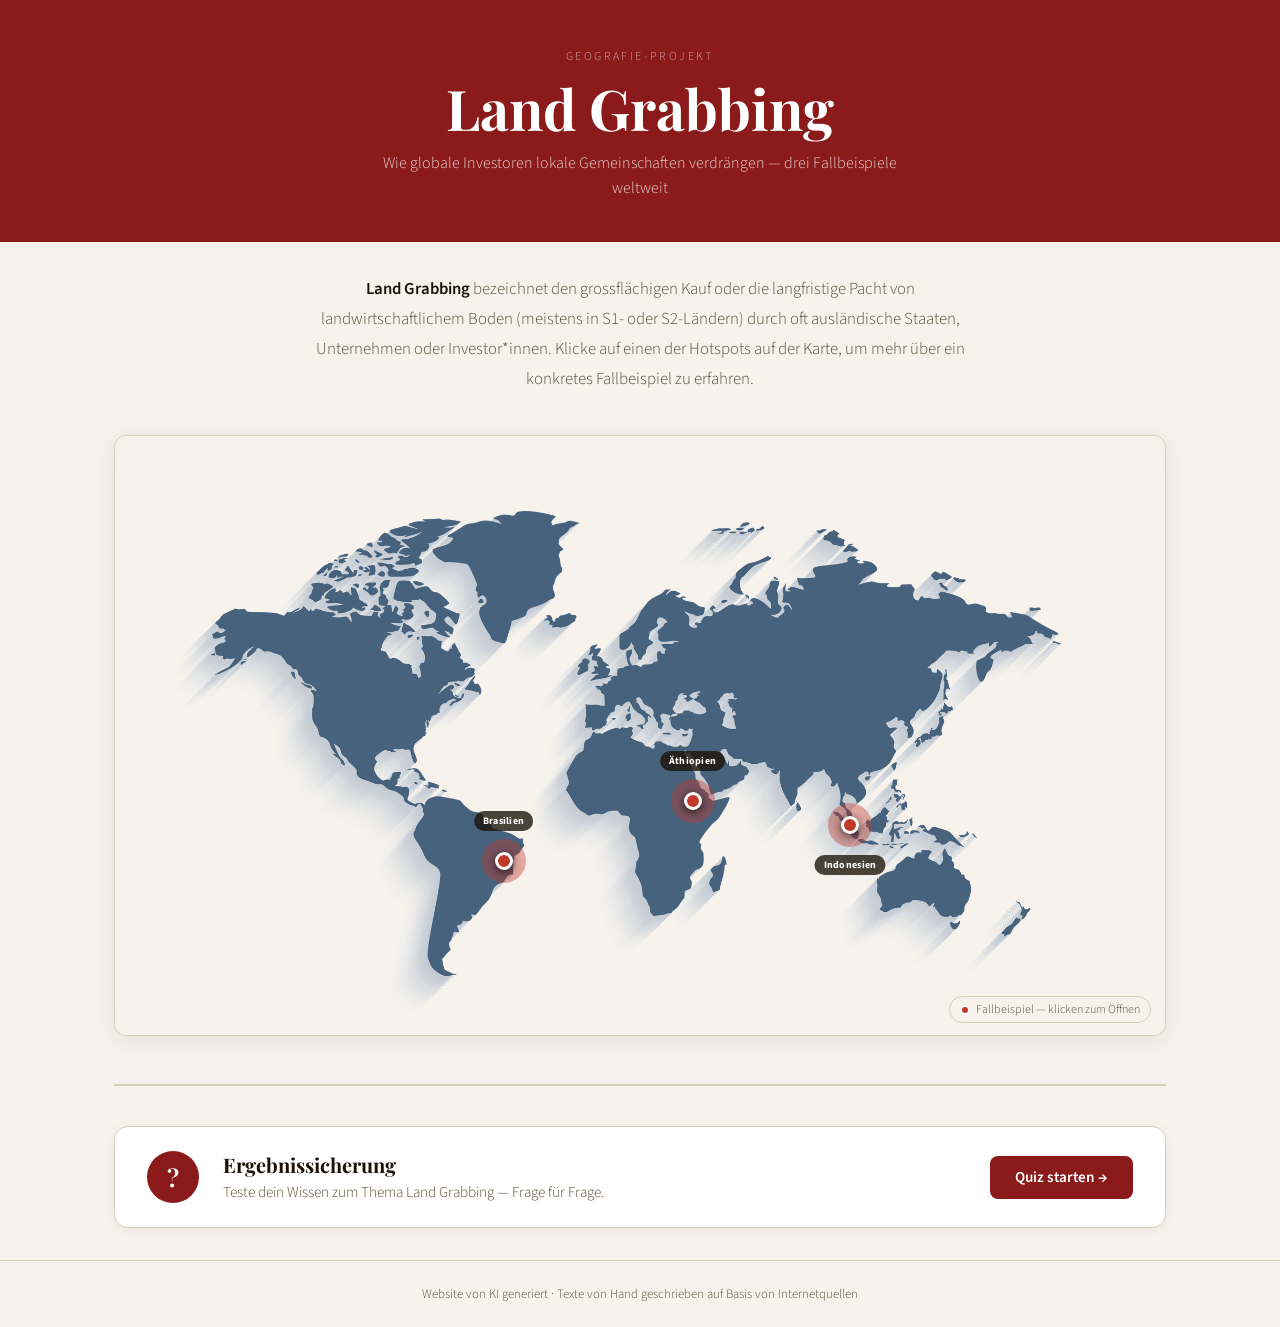
==== index.html @ becc60be "KI-Disclaimer" ====
<!DOCTYPE html>
<html lang="de">
<head>
  <meta charset="UTF-8">
  <meta name="viewport" content="width=device-width, initial-scale=1.0">
  <title>Land Grabbing — Interaktive Karte</title>
  <link rel="stylesheet" href="css/style.css">
  <link rel="preconnect" href="https://fonts.googleapis.com">
  <link href="https://fonts.googleapis.com/css2?family=Playfair+Display:wght@400;700&family=Source+Sans+3:wght@300;400;600&display=swap" rel="stylesheet">
</head>
<body>

  <header>
    <div class="header-inner">
      <div class="header-label">Geografie-Projekt</div>
      <h1>Land Grabbing</h1>
      <p class="header-sub">Wie globale Investoren lokale Gemeinschaften verdrängen — drei Fallbeispiele weltweit</p>
    </div>
  </header>

  <main>
    <section class="intro">
      <p>
        <strong>Land Grabbing</strong> bezeichnet den grossflächigen Kauf oder die langfristige Pacht von landwirtschaftlichem Boden (meistens in S1- oder S2-Ländern) durch oft ausländische Staaten, Unternehmen oder Investor*innen.
        Klicke auf einen der Hotspots auf der Karte, um mehr über ein konkretes Fallbeispiel zu erfahren.
      </p>
    </section>

    <section class="map-section">
      <div class="map-wrapper">
        <!-- Echte Weltkarte als Hintergrundbild, Hotspots via absolut positionierte Buttons -->
        <div class="map-container" id="mapContainer">
          <img src="img/worldmap.png" alt="Weltkarte" id="worldmap-img">

          <!-- Hotspot: Brasilien -->
          <button class="hotspot" data-page="pages/brasilien.html" data-name="Brasilien"
            style="left: 37%; top: 71%;">
            <span class="hotspot-pulse"></span>
            <span class="hotspot-dot"></span>
            <span class="hotspot-label label-top">Brasilien</span>
          </button>

          <!-- Hotspot: Äthiopien -->
          <button class="hotspot" data-page="pages/aethiopien.html" data-name="Äthiopien"
            style="left: 55%; top: 61%;">
            <span class="hotspot-pulse"></span>
            <span class="hotspot-dot"></span>
            <span class="hotspot-label label-top">Äthiopien</span>
          </button>

          <!-- Hotspot: Indonesien -->
          <button class="hotspot" data-page="pages/indonesien.html" data-name="Indonesien"
            style="left: 70%; top: 65%;">
            <span class="hotspot-pulse"></span>
            <span class="hotspot-dot"></span>
            <span class="hotspot-label label-bottom">Indonesien</span>
          </button>
        </div>

        <div class="map-legend">
          <span class="legend-dot"></span> Fallbeispiel — klicken zum Öffnen
        </div>
      </div>
    </section>
    <section class="quiz-cta-section">
      <div class="quiz-cta-box">
        <div class="quiz-cta-icon">?</div>
        <div class="quiz-cta-text">
          <h2>Ergebnissicherung</h2>
          <p>Teste dein Wissen zum Thema Land Grabbing — Frage für Frage.</p>
        </div>
        <a href="pages/quiz.html" class="quiz-cta-btn">Quiz starten →</a>
      </div>
    </section>
  </main>

  <footer>
    <p>Website von KI generiert &middot; Texte von Hand geschrieben auf Basis von Internetquellen</p>
  </footer>

  <script src="js/map.js"></script>
</body>
</html>
---- css/style.css ----
/* === Variables === */
:root {
  --accent: #8B1A1A;
  --text: #1a1208;
  --text-muted: #5a4e3a;
  --bg: #f7f3ec;
  --bg-card: #fff;
  --border: #d8cdb8;
  --tag-bg: #f0e8d8;
  --hotspot-color: #c0392b;
  --hotspot-pulse: rgba(192, 57, 43, 0.35);
}

/* === Reset & Base === */
*, *::before, *::after { box-sizing: border-box; margin: 0; padding: 0; }
html { scroll-behavior: smooth; }

body {
  font-family: 'Source Sans 3', sans-serif;
  font-weight: 300;
  background: var(--bg);
  color: var(--text);
  min-height: 100vh;
  display: flex;
  flex-direction: column;
}

/* === Header === */
header {
  background: var(--accent);
  color: #fff;
  padding: 3rem 2rem 2.5rem;
  text-align: center;
}

.header-label {
  font-size: 0.75rem;
  letter-spacing: 0.2em;
  text-transform: uppercase;
  opacity: 0.6;
  margin-bottom: 0.75rem;
}

header h1 {
  font-family: 'Playfair Display', serif;
  font-size: clamp(2rem, 5vw, 3.5rem);
  font-weight: 700;
  line-height: 1.1;
  margin-bottom: 0.75rem;
}

.header-sub {
  font-size: 1rem;
  opacity: 0.8;
  max-width: 560px;
  margin: 0 auto;
  line-height: 1.6;
}

/* === Main === */
main {
  flex: 1;
  max-width: 1100px;
  margin: 0 auto;
  width: 100%;
  padding: 2rem 1.5rem;
}

/* === Intro === */
.intro {
  max-width: 680px;
  margin: 0 auto 2.5rem;
  text-align: center;
  line-height: 1.8;
  font-size: 1.05rem;
  color: var(--text-muted);
}
.intro strong { color: var(--text); font-weight: 600; }

/* === Map === */
.map-section { margin: 0 auto; }

.map-wrapper {
  position: relative;
  background: var(--bg);
  border-radius: 12px;
  overflow: hidden;
  border: 1px solid var(--border);
  box-shadow: 0 4px 24px rgba(0,0,0,0.08);
}

.map-container {
  position: relative;
  width: 100%;
  line-height: 0;
}

#worldmap-img {
  width: 100%;
  height: auto;
  display: block;
}

/* === Hotspots === */
.hotspot {
  position: absolute;
  transform: translate(-50%, -50%);
  width: 48px;
  height: 48px;
  background: none;
  border: none;
  cursor: pointer;
  padding: 0;
  display: flex;
  align-items: center;
  justify-content: center;
}

.hotspot-pulse {
  position: absolute;
  width: 44px;
  height: 44px;
  border-radius: 50%;
  background: rgba(192, 57, 43, 0.4);
  animation: pulse 2.2s ease-in-out infinite;
  display: block;
}

.hotspot-dot {
  position: absolute;
  width: 18px;
  height: 18px;
  border-radius: 50%;
  background: var(--hotspot-color);
  border: 3px solid #fff;
  box-shadow: 0 2px 8px rgba(0,0,0,0.7);
  display: block;
  transition: transform 0.15s ease;
}

.hotspot:hover .hotspot-dot {
  transform: scale(1.3);
}

.hotspot-label {
  position: absolute;
  white-space: nowrap;
  font-family: 'Source Sans 3', sans-serif;
  font-size: 12px;
  font-weight: 700;
  color: #fff;
  background: rgba(26, 18, 8, 0.78);
  padding: 3px 9px;
  border-radius: 20px;
  pointer-events: none;
  letter-spacing: 0.03em;
}

.hotspot-label.label-top    { bottom: calc(100% + 6px); left: 50%; transform: translateX(-50%); }
.hotspot-label.label-bottom { top:    calc(100% + 6px); left: 50%; transform: translateX(-50%); }

@keyframes pulse {
  0%, 100% { transform: scale(1);   opacity: 0.8; }
  50%       { transform: scale(1.9); opacity: 0.0; }
}

.map-legend {
  position: absolute;
  bottom: 12px;
  right: 14px;
  font-size: 0.75rem;
  color: var(--text-muted);
  display: flex;
  align-items: center;
  gap: 6px;
  background: rgba(247,243,236,0.85);
  padding: 4px 10px;
  border-radius: 20px;
  border: 1px solid var(--border);
}

.legend-dot {
  width: 10px;
  height: 10px;
  background: var(--hotspot-color);
  border-radius: 50%;
  display: inline-block;
  border: 2px solid #fff;
  flex-shrink: 0;
}

/* === Footer === */
footer {
  text-align: center;
  padding: 1.5rem;
  font-size: 0.8rem;
  color: var(--text-muted);
  border-top: 1px solid var(--border);
}

/* ======================== */
/* === DETAIL PAGES      === */
/* ======================== */

.detail-body {
  font-family: 'Source Sans 3', sans-serif;
  font-weight: 300;
  background: var(--bg);
  color: var(--text);
}

.detail-header {
  background: var(--accent);
  color: #fff;
  padding: 2rem 2rem 1.5rem;
}

.back-link {
  display: inline-flex;
  align-items: center;
  gap: 6px;
  color: rgba(255,255,255,0.7);
  text-decoration: none;
  font-size: 0.85rem;
  margin-bottom: 1rem;
  transition: color 0.15s;
}
.back-link:hover { color: #fff; }

.detail-header h1 {
  font-family: 'Playfair Display', serif;
  font-size: clamp(1.8rem, 4vw, 2.8rem);
  font-weight: 700;
  line-height: 1.2;
  margin-bottom: 0.5rem;
}

.detail-header .subtitle { opacity: 0.8; font-size: 1rem; }

/* Tags */
.tags { display: flex; flex-wrap: wrap; gap: 8px; margin: 1.5rem 0; }
.tag {
  background: var(--tag-bg);
  border: 1px solid var(--border);
  color: var(--text-muted);
  font-size: 0.78rem;
  font-weight: 600;
  letter-spacing: 0.05em;
  text-transform: uppercase;
  padding: 4px 12px;
  border-radius: 20px;
}

/* Content */
.detail-content {
  max-width: 820px;
  margin: 0 auto;
  padding: 2.5rem 1.5rem 4rem;
}

.detail-content h2 {
  font-family: 'Playfair Display', serif;
  font-size: 1.5rem;
  font-weight: 700;
  margin: 2.5rem 0 1rem;
  color: var(--accent);
  border-bottom: 2px solid var(--border);
  padding-bottom: 0.5rem;
}
.detail-content h2:first-child { margin-top: 0; }

.detail-content p {
  line-height: 1.85;
  font-size: 1.05rem;
  margin-bottom: 1.2rem;
  color: var(--text-muted);
}
.detail-content strong { color: var(--text); font-weight: 600; }

/* Stat cards */
.stat-grid {
  display: grid;
  grid-template-columns: repeat(auto-fit, minmax(160px, 1fr));
  gap: 1rem;
  margin: 2rem 0;
}
.stat-card {
  background: var(--bg-card);
  border: 1px solid var(--border);
  border-radius: 10px;
  padding: 1.25rem;
  text-align: center;
}
.stat-number {
  font-family: 'Playfair Display', serif;
  font-size: 2rem;
  font-weight: 700;
  color: var(--accent);
  line-height: 1;
}
.stat-label {
  font-size: 0.82rem;
  color: var(--text-muted);
  margin-top: 0.5rem;
  line-height: 1.4;
}

/* Blockquote */
blockquote {
  border-left: 4px solid var(--accent);
  background: var(--bg-card);
  border-radius: 0 8px 8px 0;
  padding: 1rem 1.5rem;
  margin: 2rem 0;
  font-style: italic;
  color: var(--text-muted);
  line-height: 1.7;
}
blockquote cite {
  display: block;
  margin-top: 0.5rem;
  font-style: normal;
  font-size: 0.85rem;
  font-weight: 600;
  color: var(--text);
}

/* Image placeholder */
.img-placeholder {
  background: var(--bg-card);
  border: 1px solid var(--border);
  border-radius: 10px;
  aspect-ratio: 16/9;
  display: flex;
  align-items: center;
  justify-content: center;
  color: var(--text-muted);
  font-size: 0.85rem;
  margin: 1.5rem 0;
  flex-direction: column;
  gap: 0.5rem;
}

/* Sources */
.sources {
  margin-top: 3rem;
  padding-top: 1.5rem;
  border-top: 1px solid var(--border);
}
.sources h2 { font-size: 1.1rem; margin-bottom: 0.75rem; }
.sources ul { list-style: none; padding: 0; }
.sources li {
  font-size: 0.88rem;
  color: var(--text-muted);
  padding: 0.3rem 0;
  line-height: 1.5;
}
.sources a { color: var(--accent); text-decoration: underline; word-break: break-all; }

/* === Quiz CTA Button on index === */
.quiz-cta-section {
  margin-top: 3rem;
  padding-top: 2.5rem;
  border-top: 2px solid var(--border);
}

.quiz-cta-box {
  display: flex;
  align-items: center;
  gap: 1.5rem;
  background: var(--bg-card);
  border: 1px solid var(--border);
  border-radius: 14px;
  padding: 1.5rem 2rem;
  box-shadow: 0 2px 12px rgba(0,0,0,0.06);
  flex-wrap: wrap;
}

.quiz-cta-icon {
  width: 52px;
  height: 52px;
  min-width: 52px;
  border-radius: 50%;
  background: var(--accent);
  color: #fff;
  font-family: 'Playfair Display', serif;
  font-size: 1.5rem;
  font-weight: 700;
  display: flex;
  align-items: center;
  justify-content: center;
}

.quiz-cta-text {
  flex: 1;
  min-width: 180px;
}
.quiz-cta-text h2 {
  font-family: 'Playfair Display', serif;
  font-size: 1.25rem;
  font-weight: 700;
  color: var(--text);
  margin-bottom: 0.2rem;
}
.quiz-cta-text p {
  font-size: 0.95rem;
  color: var(--text-muted);
  margin: 0;
}

.quiz-cta-btn {
  display: inline-block;
  background: var(--accent);
  color: #fff;
  text-decoration: none;
  padding: 0.65rem 1.6rem;
  border-radius: 8px;
  font-family: 'Source Sans 3', sans-serif;
  font-size: 0.95rem;
  font-weight: 600;
  transition: background 0.15s, transform 0.1s;
  white-space: nowrap;
}
.quiz-cta-btn:hover { background: #6e1515; transform: translateX(2px); }

/* ======================== */
/* === QUIZ              === */
/* ======================== */

.quiz-section {
  margin-top: 4rem;
  padding-top: 3rem;
  border-top: 2px solid var(--border);
}

.quiz-title {
  font-family: 'Playfair Display', serif;
  font-size: clamp(1.5rem, 3vw, 2rem);
  font-weight: 700;
  color: var(--accent);
  margin-bottom: 0.5rem;
}

.quiz-intro {
  color: var(--text-muted);
  font-size: 1rem;
  margin-bottom: 2rem;
  line-height: 1.6;
}

/* Quiz card */
.quiz-card {
  background: var(--bg-card);
  border: 1px solid var(--border);
  border-radius: 12px;
  padding: 1.5rem;
  margin-bottom: 1.25rem;
}

.quiz-question {
  font-size: 1.05rem;
  font-weight: 600;
  color: var(--text);
  margin-bottom: 1rem;
  line-height: 1.5;
}

.quiz-num {
  color: var(--accent);
  font-family: 'Playfair Display', serif;
  margin-right: 4px;
}

/* Options */
.quiz-options {
  display: flex;
  flex-direction: column;
  gap: 0.5rem;
}

.quiz-option {
  display: flex;
  align-items: center;
  gap: 10px;
  cursor: pointer;
  padding: 0.6rem 0.8rem;
  border-radius: 8px;
  border: 1.5px solid var(--border);
  background: var(--bg);
  transition: border-color 0.15s, background 0.15s;
  user-select: none;
}

.quiz-option:hover { border-color: var(--accent); background: var(--tag-bg); }

.quiz-option input[type="checkbox"] { display: none; }

.option-box {
  width: 20px;
  height: 20px;
  border-radius: 4px;
  border: 2px solid var(--border);
  flex-shrink: 0;
  display: flex;
  align-items: center;
  justify-content: center;
  transition: background 0.15s, border-color 0.15s;
  background: #fff;
}

.quiz-option input:checked ~ .option-box {
  background: var(--accent);
  border-color: var(--accent);
}

.quiz-option input:checked ~ .option-box::after {
  content: '✓';
  color: #fff;
  font-size: 13px;
  font-weight: 700;
  line-height: 1;
}

.option-text {
  font-size: 0.97rem;
  color: var(--text-muted);
  line-height: 1.4;
}

/* Corrected states */
.quiz-option.correct {
  background: #edfaf1;
  border-color: #27ae60;
}
.quiz-option.correct .option-box {
  background: #27ae60;
  border-color: #27ae60;
}
.quiz-option.correct .option-box::after { content: '✓'; color: #fff; font-size: 13px; font-weight: 700; line-height: 1; }
.quiz-option.correct .option-text { color: #1a5c35; font-weight: 600; }

.quiz-option.incorrect {
  background: #fdf0f0;
  border-color: #e74c3c;
}
.quiz-option.incorrect .option-box {
  background: #e74c3c;
  border-color: #e74c3c;
}
.quiz-option.incorrect .option-box::after { content: '✗'; color: #fff; font-size: 13px; font-weight: 700; line-height: 1; }
.quiz-option.incorrect .option-text { color: #7b1c1c; }

.quiz-option.missed {
  background: #fffbea;
  border-color: #f39c12;
  border-style: dashed;
}
.quiz-option.missed .option-text { color: #7d5a00; }
.quiz-option.missed .option-box::after { content: '!'; color: #f39c12; font-size: 13px; font-weight: 700; line-height: 1; }

/* Explanation */
.quiz-explanation {
  margin-top: 1rem;
  padding: 0.9rem 1.1rem;
  background: var(--tag-bg);
  border-left: 3px solid var(--accent);
  border-radius: 0 8px 8px 0;
  font-size: 0.93rem;
  color: var(--text-muted);
  line-height: 1.7;
}

.hidden { display: none !important; }

/* Buttons */
.quiz-actions {
  display: flex;
  gap: 0.75rem;
  margin: 1.5rem 0 1rem;
  flex-wrap: wrap;
}

.quiz-actions button {
  padding: 0.65rem 1.75rem;
  border-radius: 8px;
  border: none;
  font-family: 'Source Sans 3', sans-serif;
  font-size: 0.95rem;
  font-weight: 600;
  cursor: pointer;
  transition: background 0.15s, opacity 0.15s;
}

#quiz-check {
  background: var(--accent);
  color: #fff;
}
#quiz-check:hover { background: #6e1515; }
#quiz-check:disabled { opacity: 0.45; cursor: default; }

#quiz-reset {
  background: var(--tag-bg);
  color: var(--text-muted);
  border: 1px solid var(--border);
}
#quiz-reset:hover { background: var(--border); }

/* Score */
.quiz-score {
  display: flex;
  align-items: center;
  gap: 1rem;
  background: var(--bg-card);
  border: 1px solid var(--border);
  border-radius: 12px;
  padding: 1.25rem 1.5rem;
  margin-top: 0.5rem;
}

.score-num {
  font-family: 'Playfair Display', serif;
  font-size: 2rem;
  font-weight: 700;
  color: var(--accent);
  white-space: nowrap;
}

.score-label {
  font-size: 0.95rem;
  color: var(--text-muted);
  line-height: 1.4;
}

@media (max-width: 600px) {
  .quiz-card { padding: 1rem; }
  .quiz-score { flex-direction: column; gap: 0.25rem; text-align: center; }
}
  .stat-grid { grid-template-columns: 1fr 1fr; }
  .detail-content { padding: 1.5rem 1rem 3rem; }
  .hotspot-label { font-size: 10px; }
}
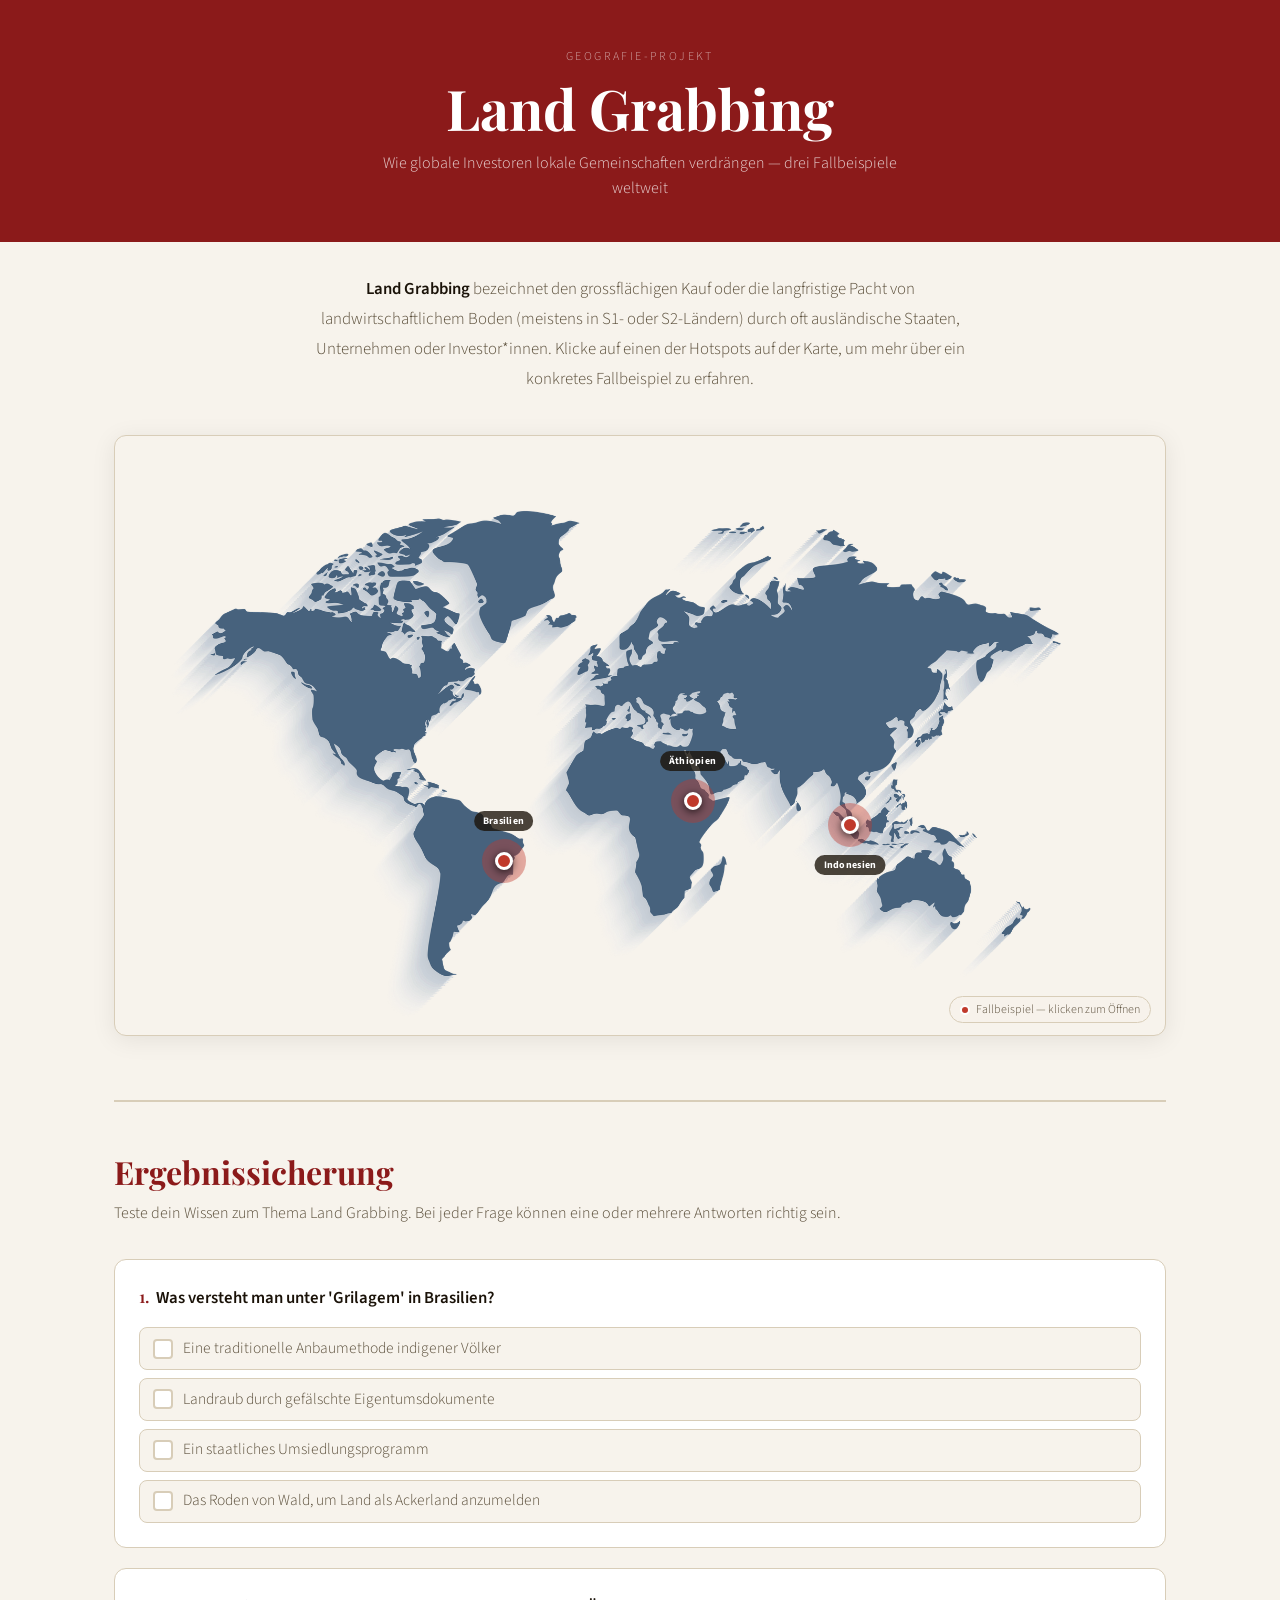
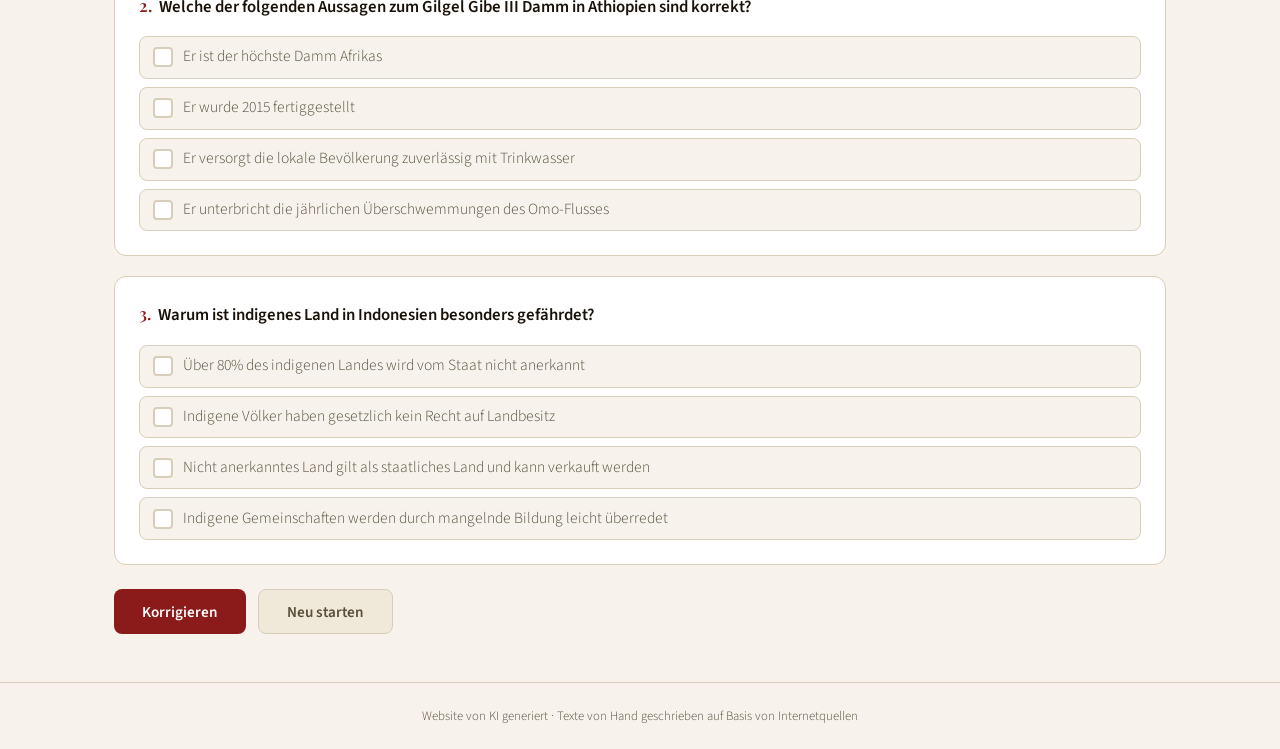
==== commit 29593ac6: "KI-Disclaimer" ====
--- a/index.html
+++ b/index.html
@@ -62,15 +62,15 @@
         </div>
       </div>
     </section>
-    <section class="quiz-cta-section">
-      <div class="quiz-cta-box">
-        <div class="quiz-cta-icon">?</div>
-        <div class="quiz-cta-text">
-          <h2>Ergebnissicherung</h2>
-          <p>Teste dein Wissen zum Thema Land Grabbing — Frage für Frage.</p>
-        </div>
-        <a href="pages/quiz.html" class="quiz-cta-btn">Quiz starten →</a>
+    <section class="quiz-section">
+      <h2 class="quiz-title">Ergebnissicherung</h2>
+      <p class="quiz-intro">Teste dein Wissen zum Thema Land Grabbing. Bei jeder Frage können eine oder mehrere Antworten richtig sein.</p>
+      <div id="quiz-container"></div>
+      <div class="quiz-actions">
+        <button id="quiz-check" onclick="checkQuiz()">Korrigieren</button>
+        <button id="quiz-reset" onclick="resetQuiz()">Neu starten</button>
       </div>
+      <div id="quiz-score" class="quiz-score hidden"></div>
     </section>
   </main>
 
@@ -79,5 +79,6 @@
   </footer>
 
   <script src="js/map.js"></script>
+  <script src="js/quiz.js"></script>
 </body>
 </html>
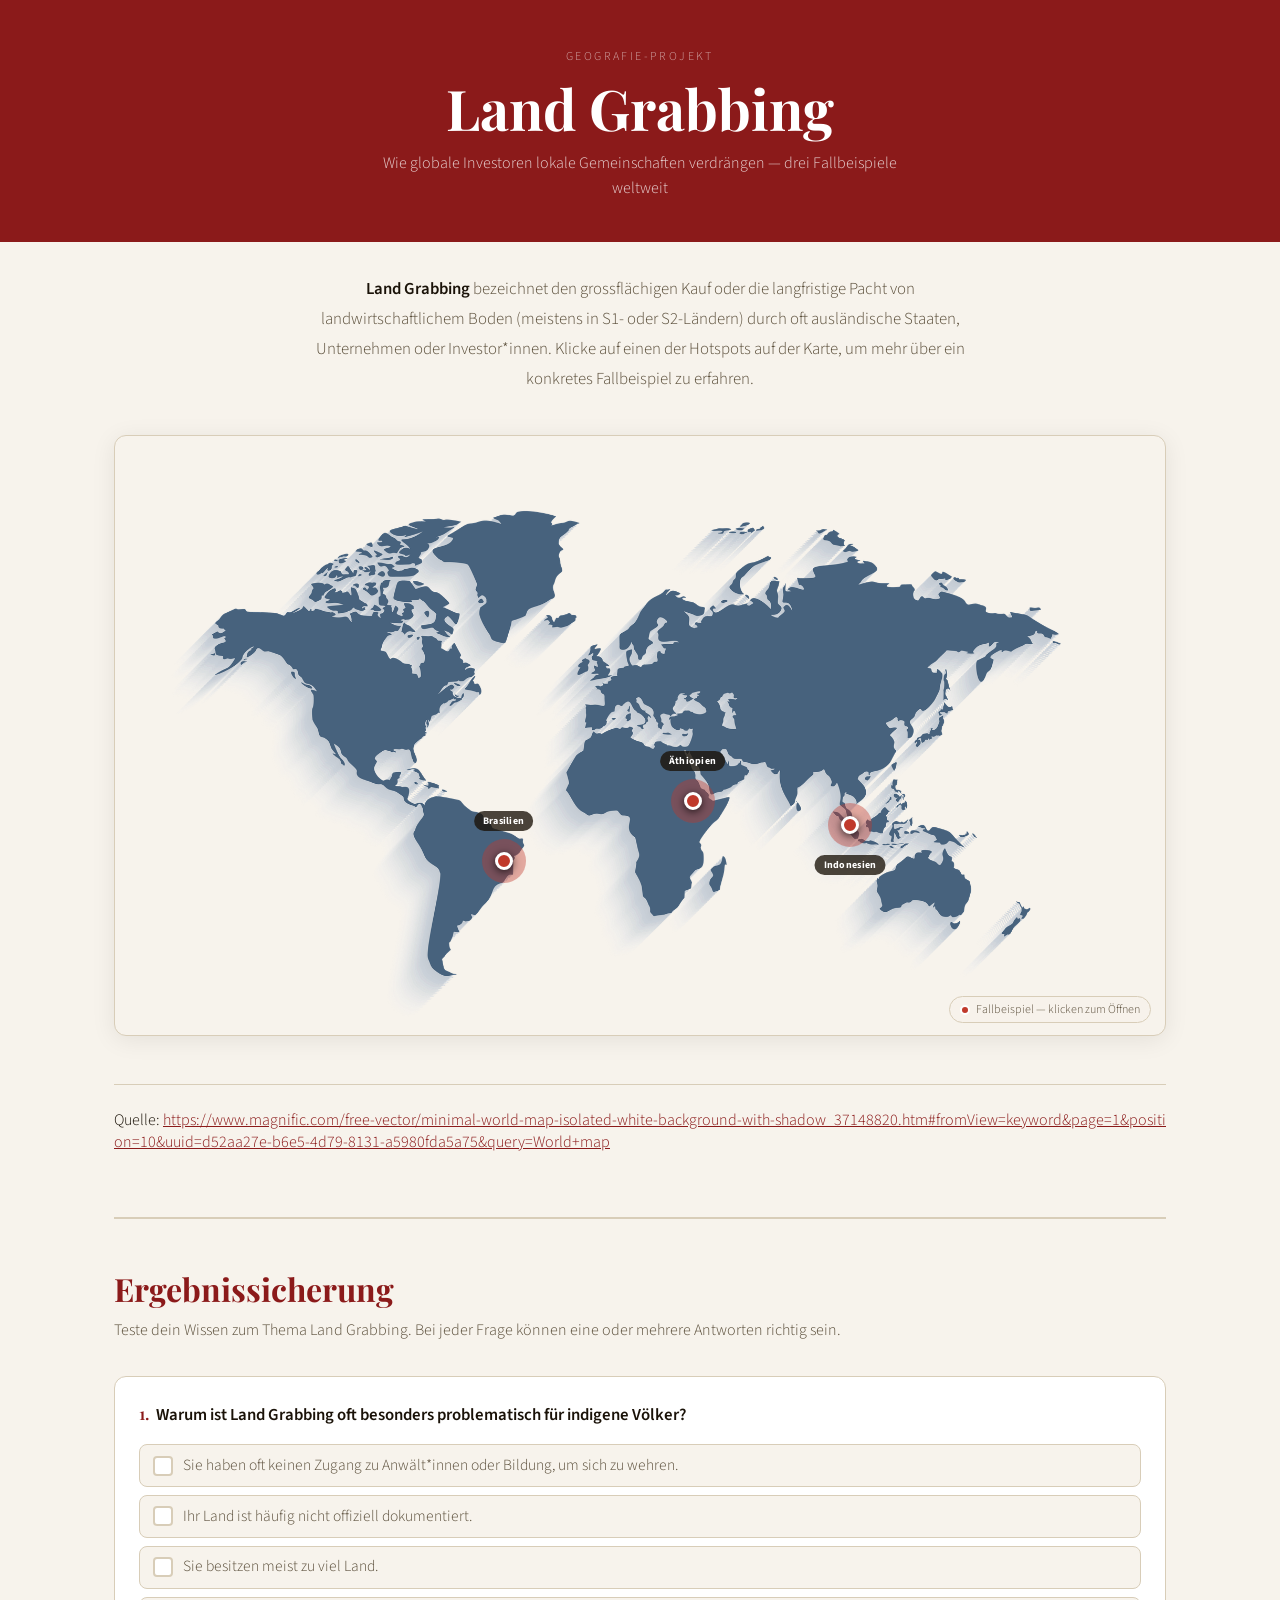
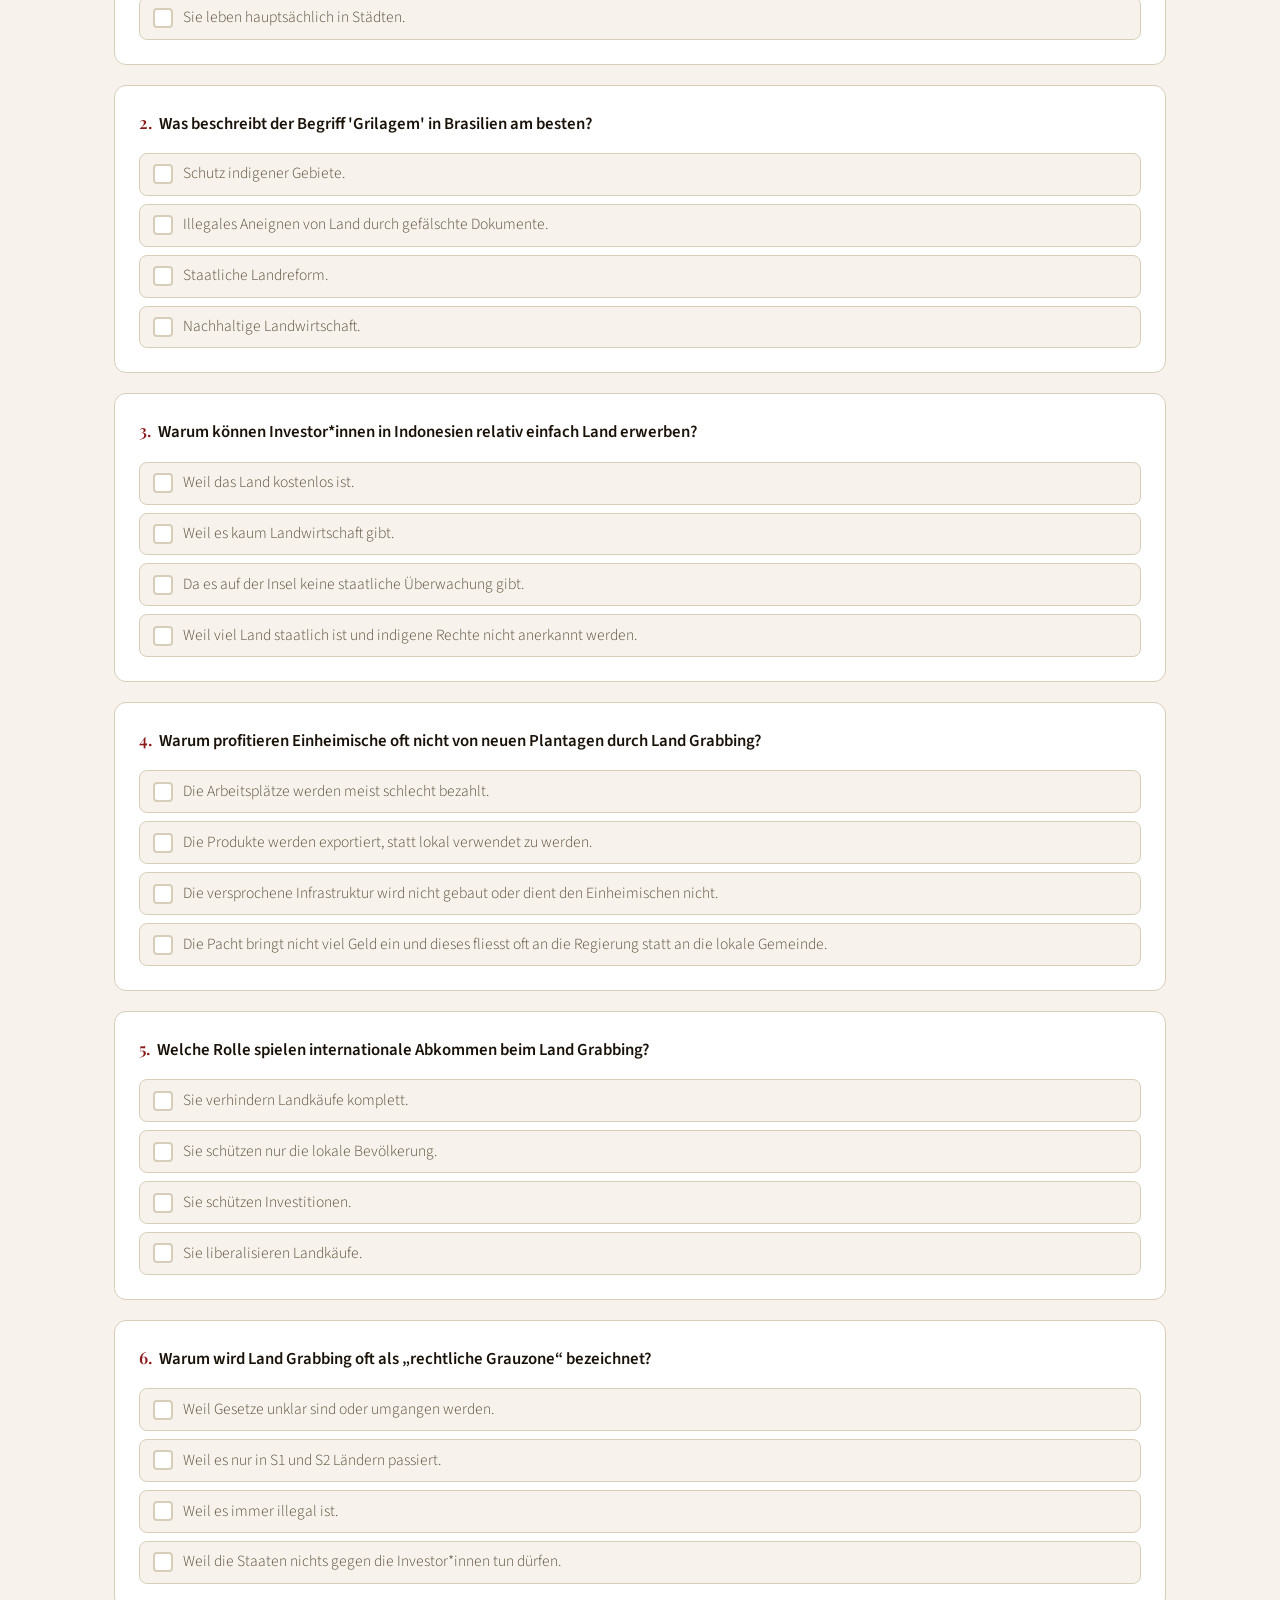
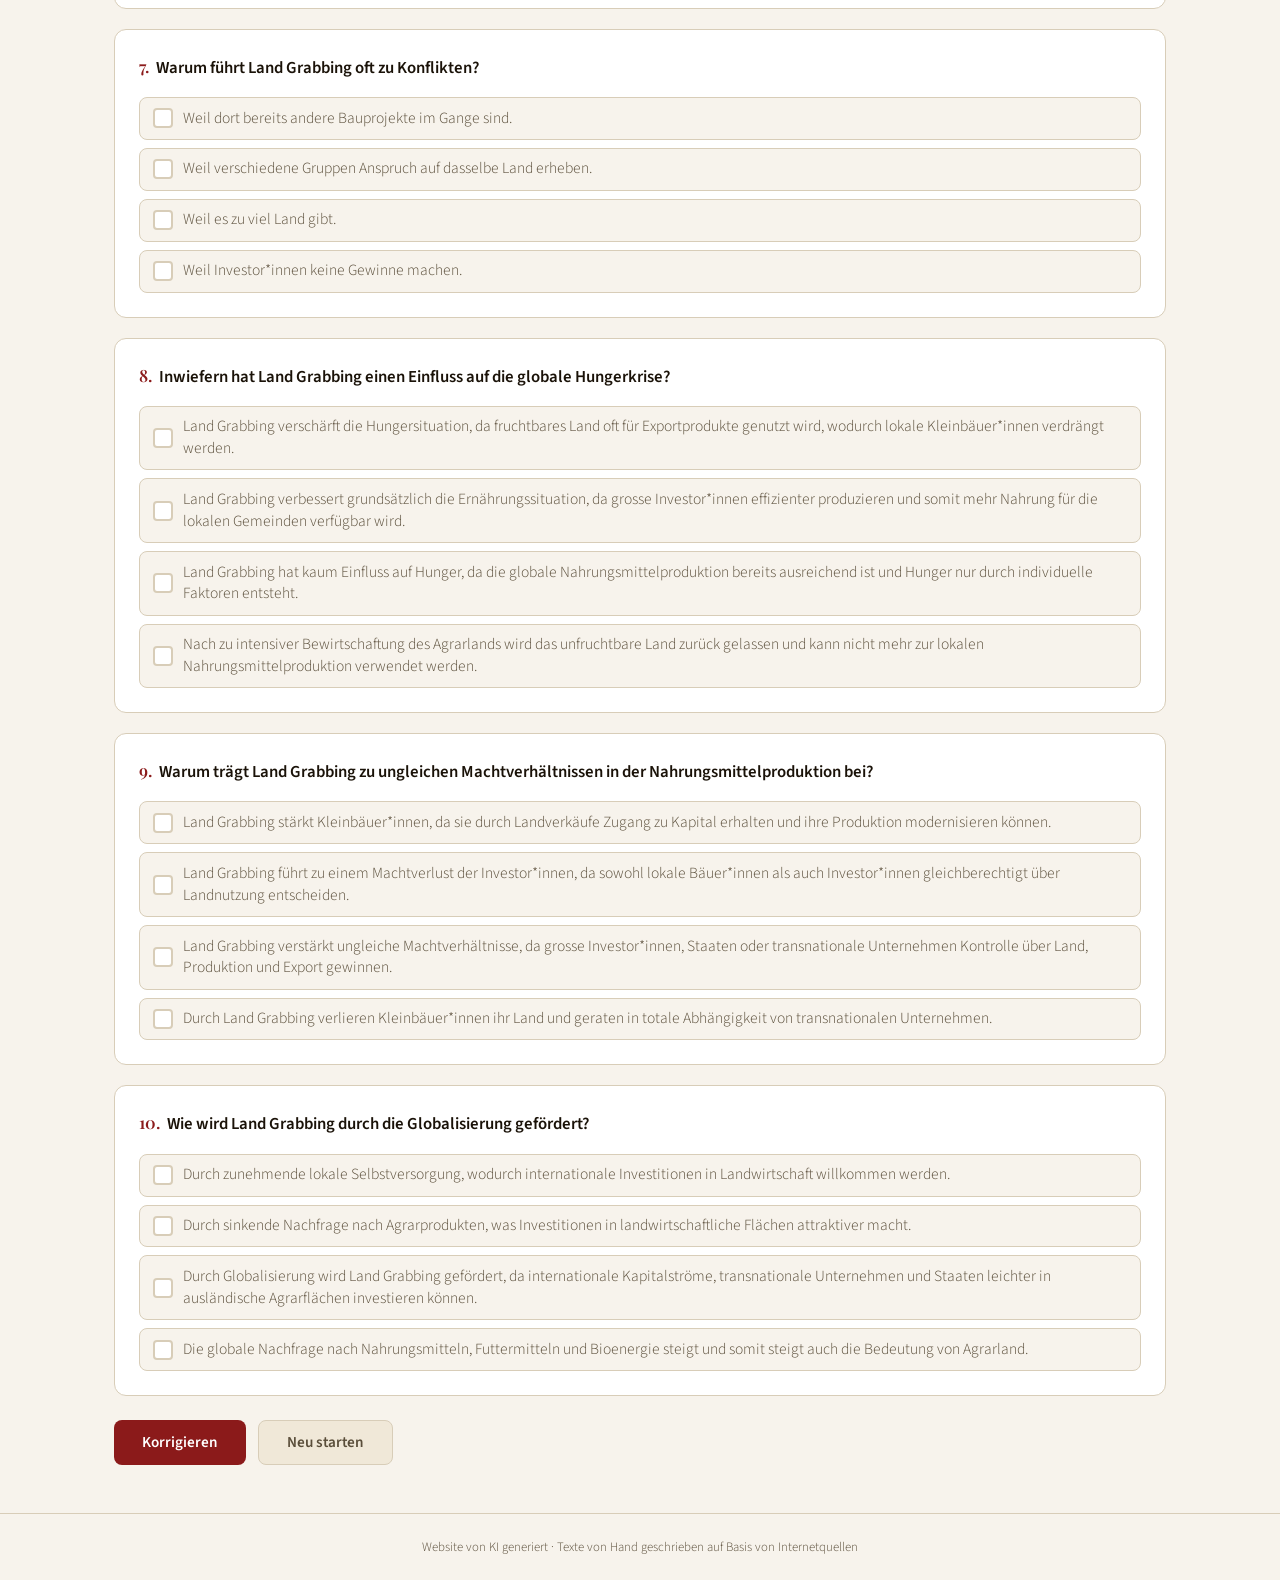
==== commit 2dd8e291: "Kartenquelle hinzugefügt" ====
--- a/index.html
+++ b/index.html
@@ -62,6 +62,13 @@
         </div>
       </div>
     </section>
+
+    <section class="sources">
+      <p>
+        Quelle: <a href="https://www.magnific.com/free-vector/minimal-world-map-isolated-white-background-with-shadow_37148820.htm#fromView=keyword&page=1&position=10&uuid=d52aa27e-b6e5-4d79-8131-a5980fda5a75&query=World+map" target="_blank">https://www.magnific.com/free-vector/minimal-world-map-isolated-white-background-with-shadow_37148820.htm#fromView=keyword&page=1&position=10&uuid=d52aa27e-b6e5-4d79-8131-a5980fda5a75&query=World+map</a>
+      </p>
+    </section>
+    
     <section class="quiz-section">
       <h2 class="quiz-title">Ergebnissicherung</h2>
       <p class="quiz-intro">Teste dein Wissen zum Thema Land Grabbing. Bei jeder Frage können eine oder mehrere Antworten richtig sein.</p>
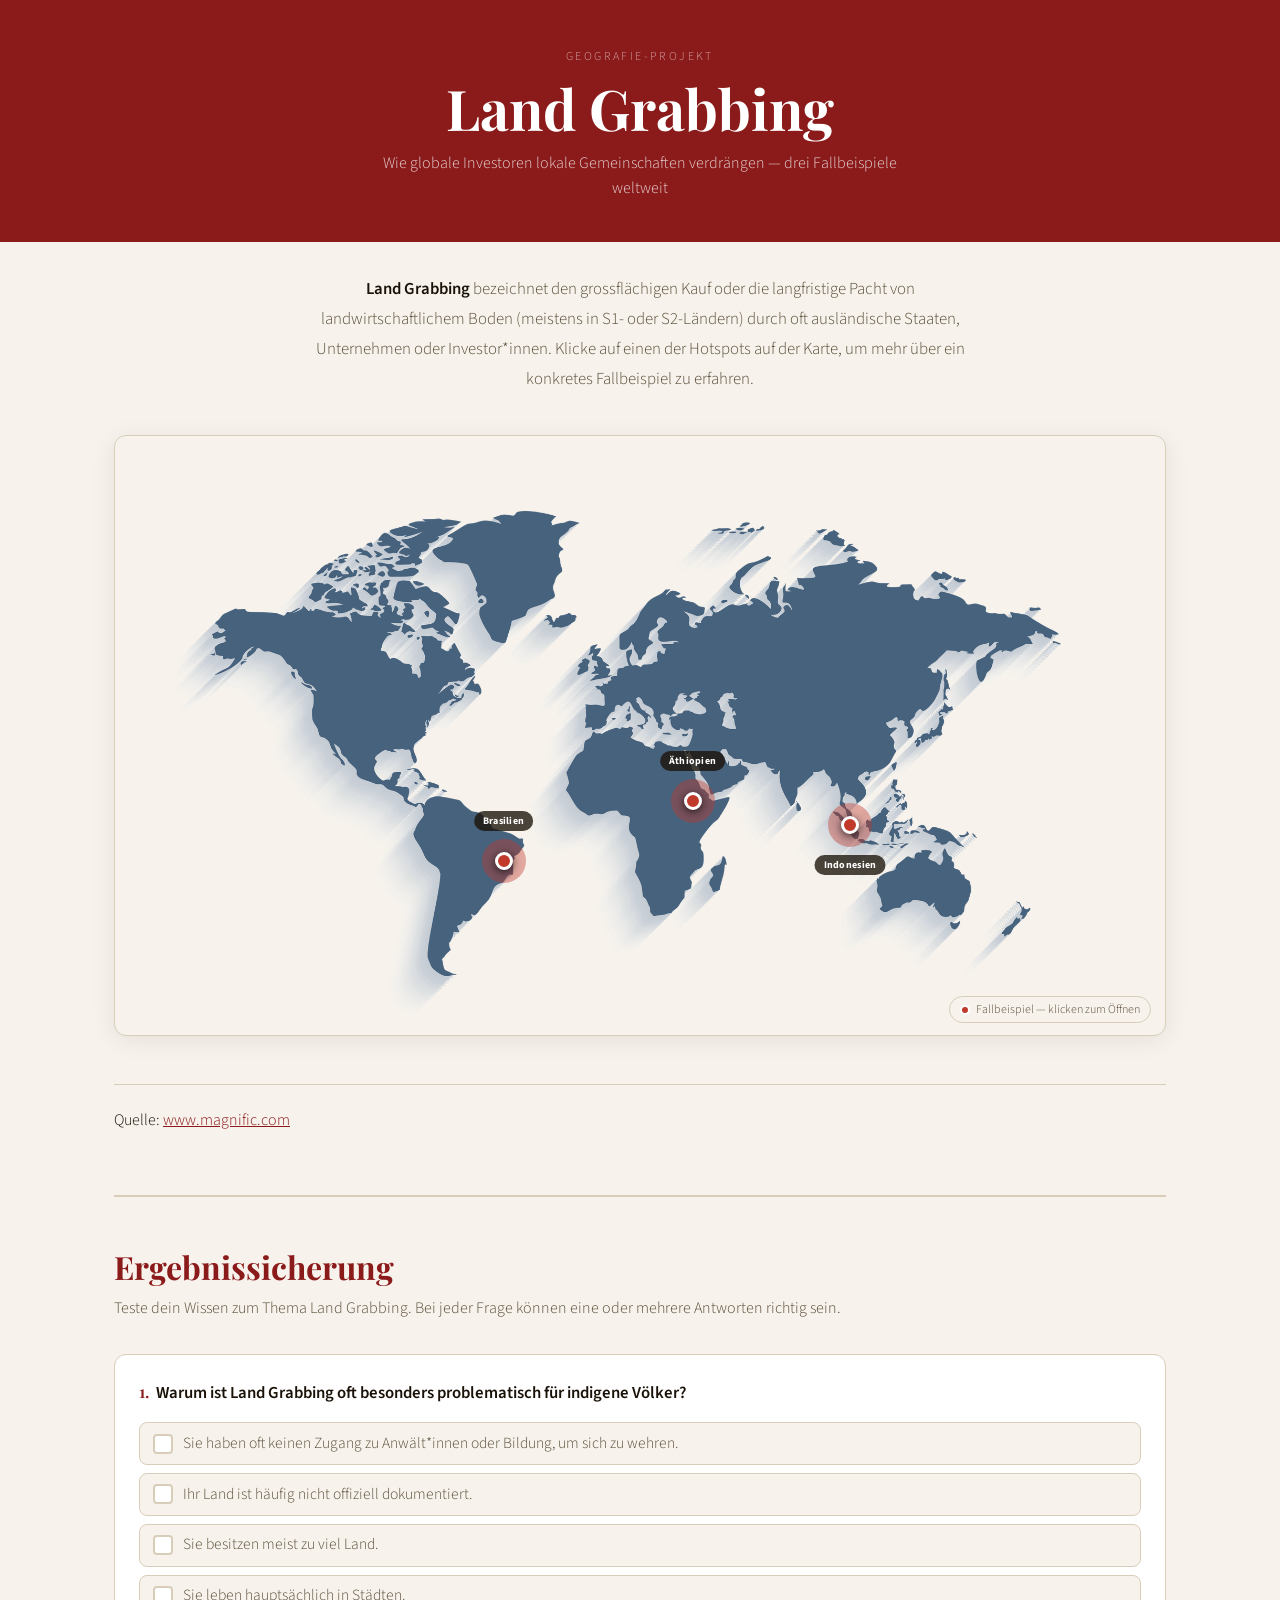
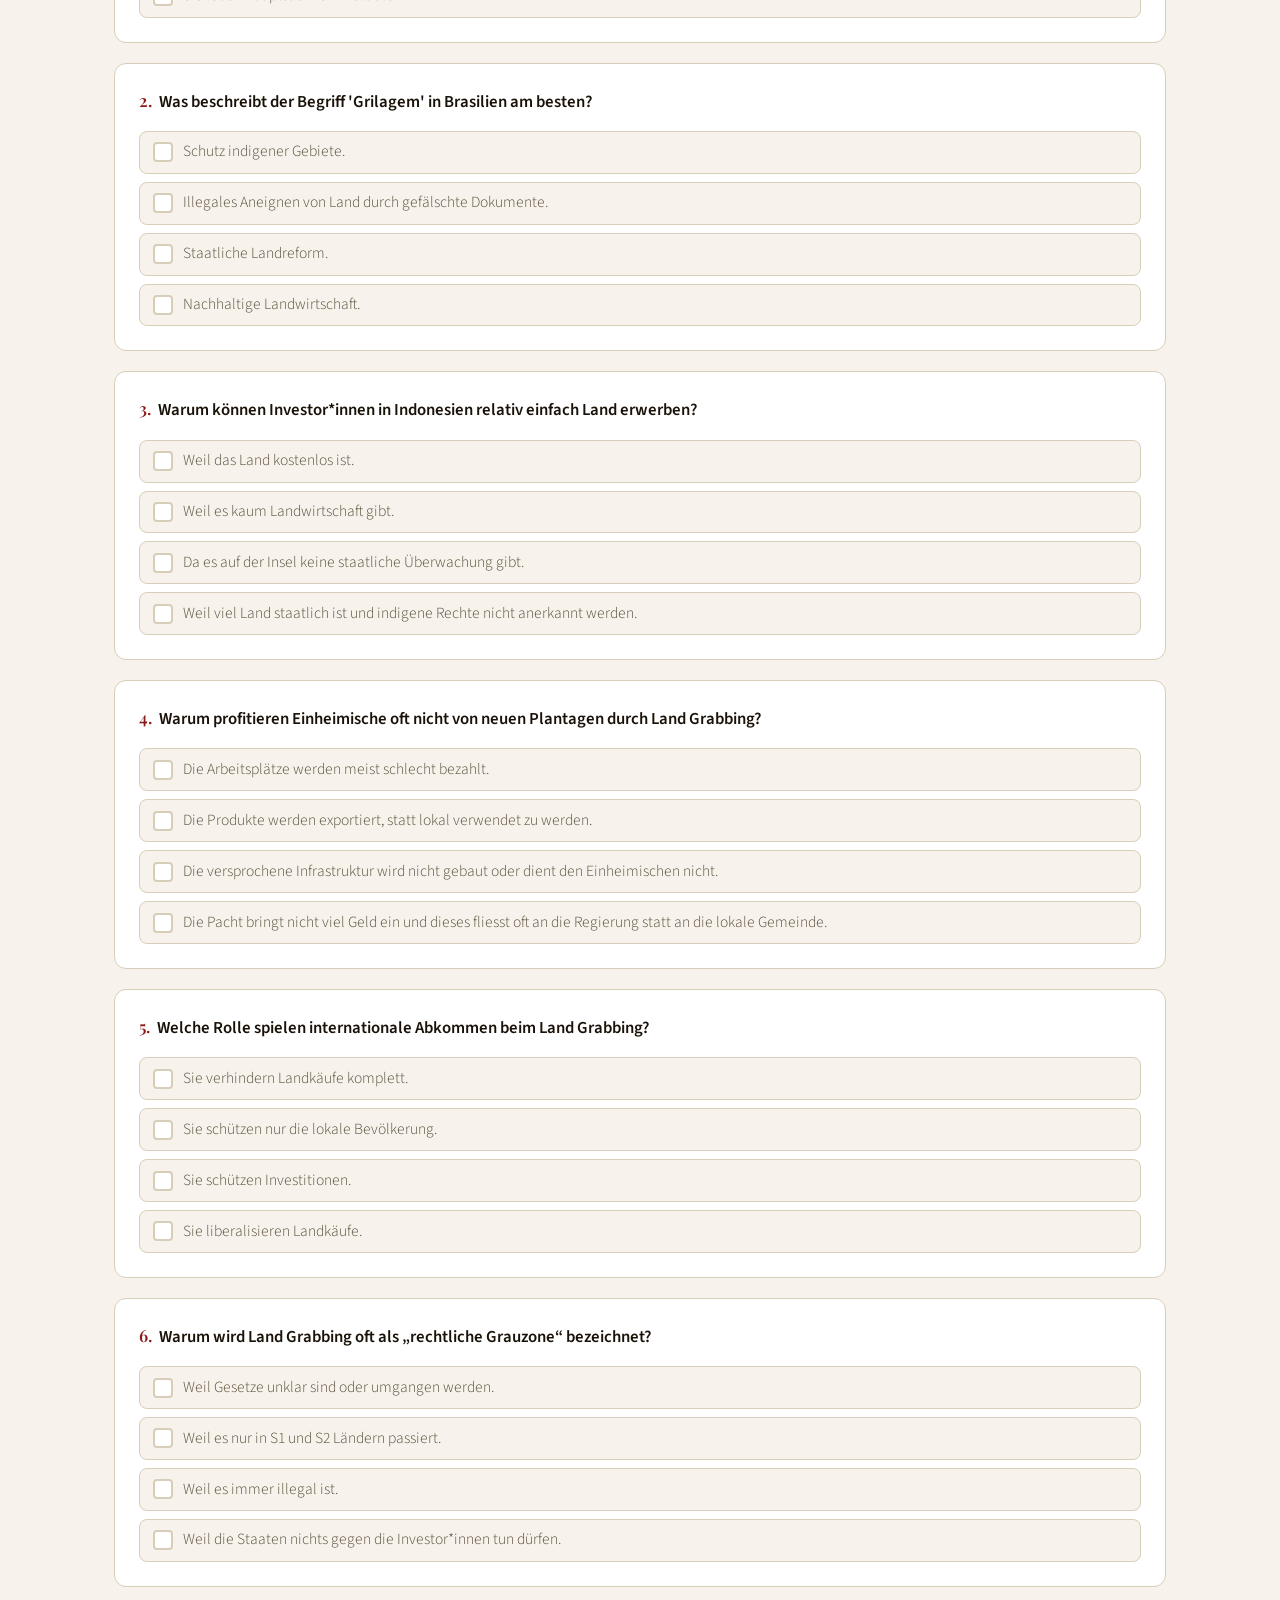
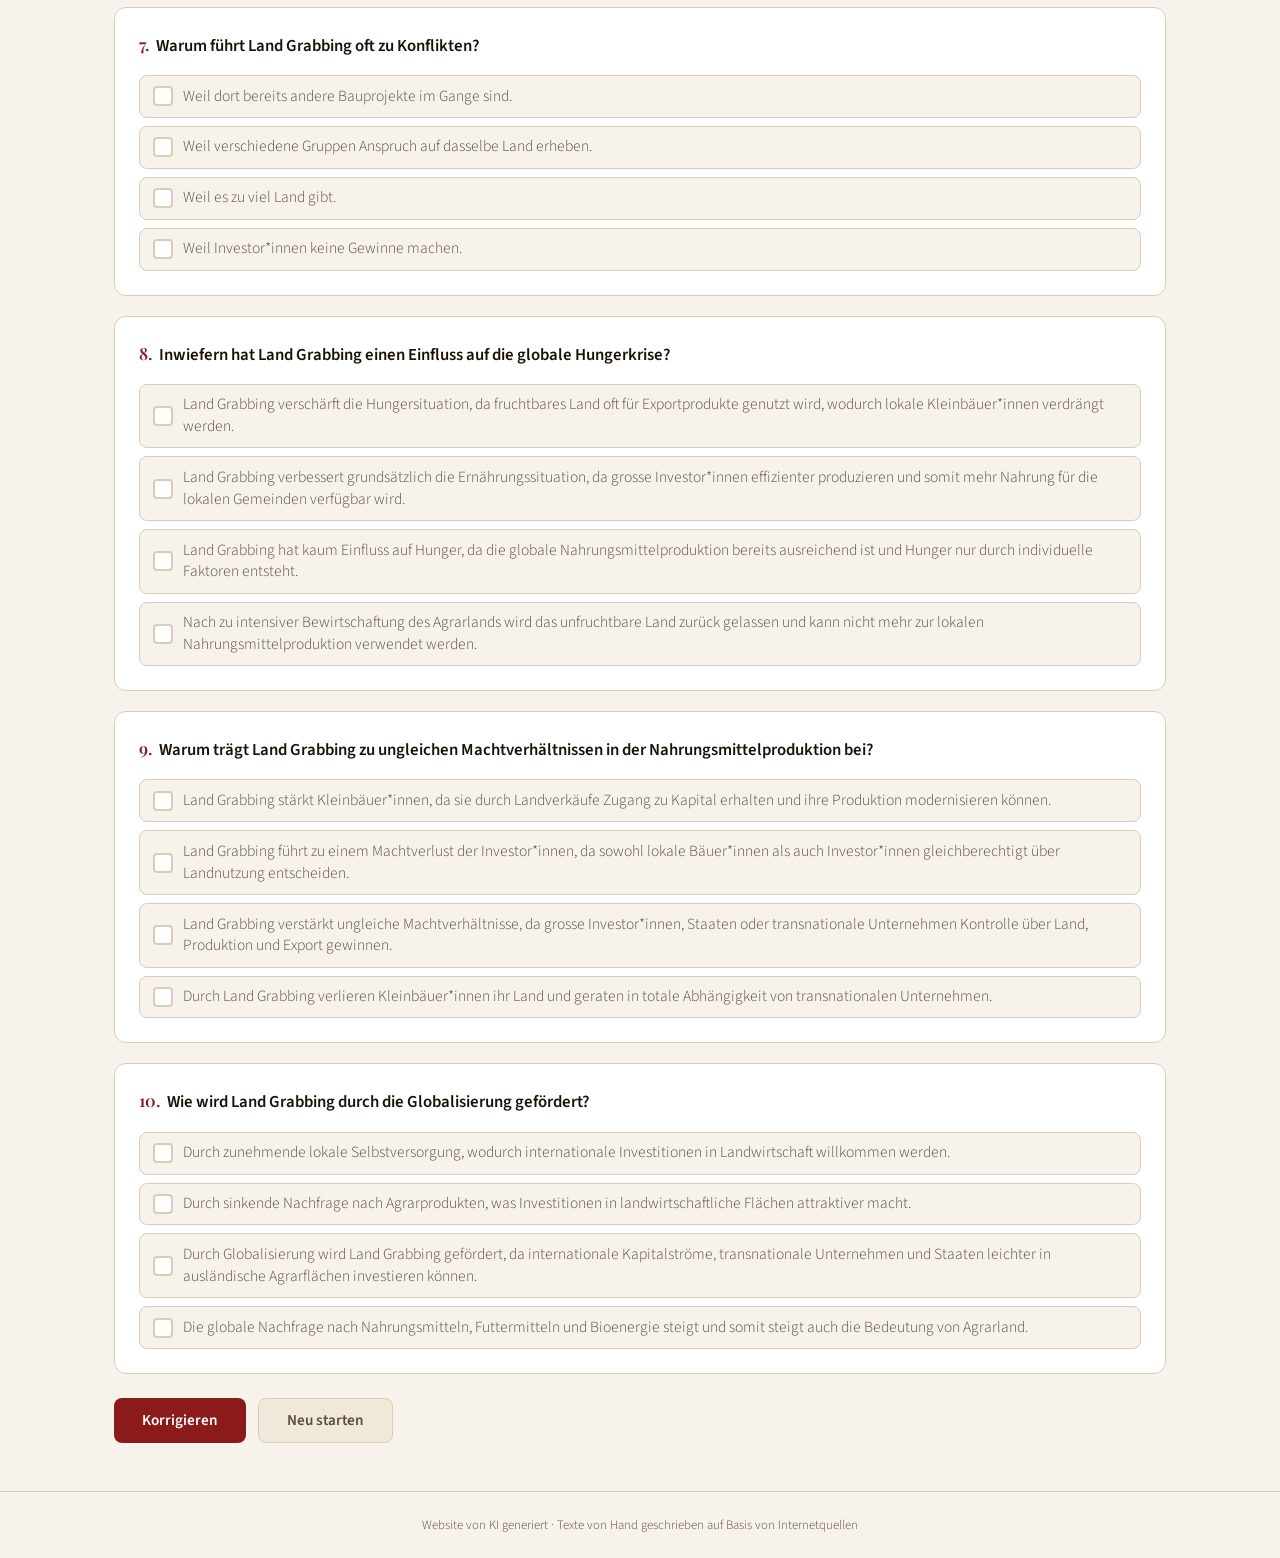
==== commit 8cc74ae2: "Update index.html" ====
--- a/index.html
+++ b/index.html
@@ -65,7 +65,7 @@
 
     <section class="sources">
       <p>
-        Quelle: <a href="https://www.magnific.com/free-vector/minimal-world-map-isolated-white-background-with-shadow_37148820.htm#fromView=keyword&page=1&position=10&uuid=d52aa27e-b6e5-4d79-8131-a5980fda5a75&query=World+map" target="_blank">https://www.magnific.com/free-vector/minimal-world-map-isolated-white-background-with-shadow_37148820.htm#fromView=keyword&page=1&position=10&uuid=d52aa27e-b6e5-4d79-8131-a5980fda5a75&query=World+map</a>
+        Quelle: <a href="https://www.magnific.com/free-vector/minimal-world-map-isolated-white-background-with-shadow_37148820.htm#fromView=keyword&page=1&position=10&uuid=d52aa27e-b6e5-4d79-8131-a5980fda5a75&query=World+map" target="_blank">www.magnific.com</a>
       </p>
     </section>
     
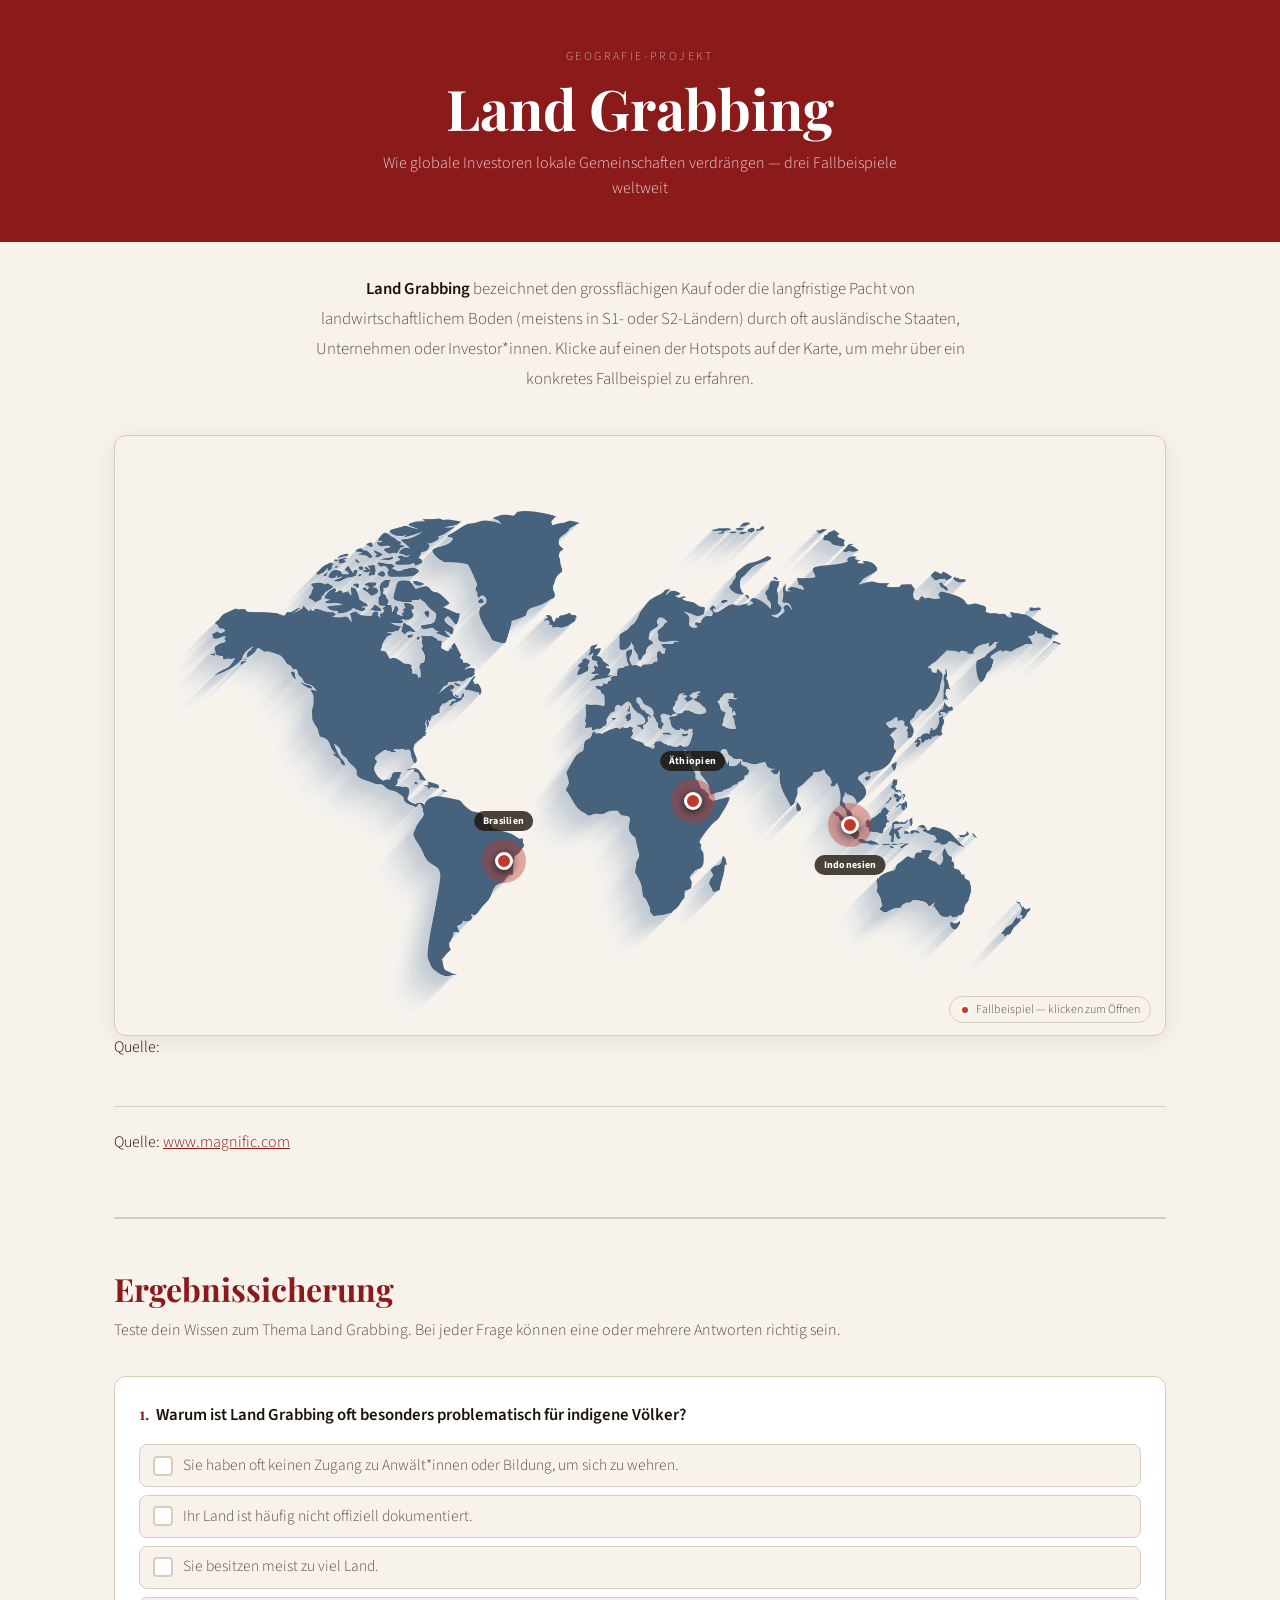
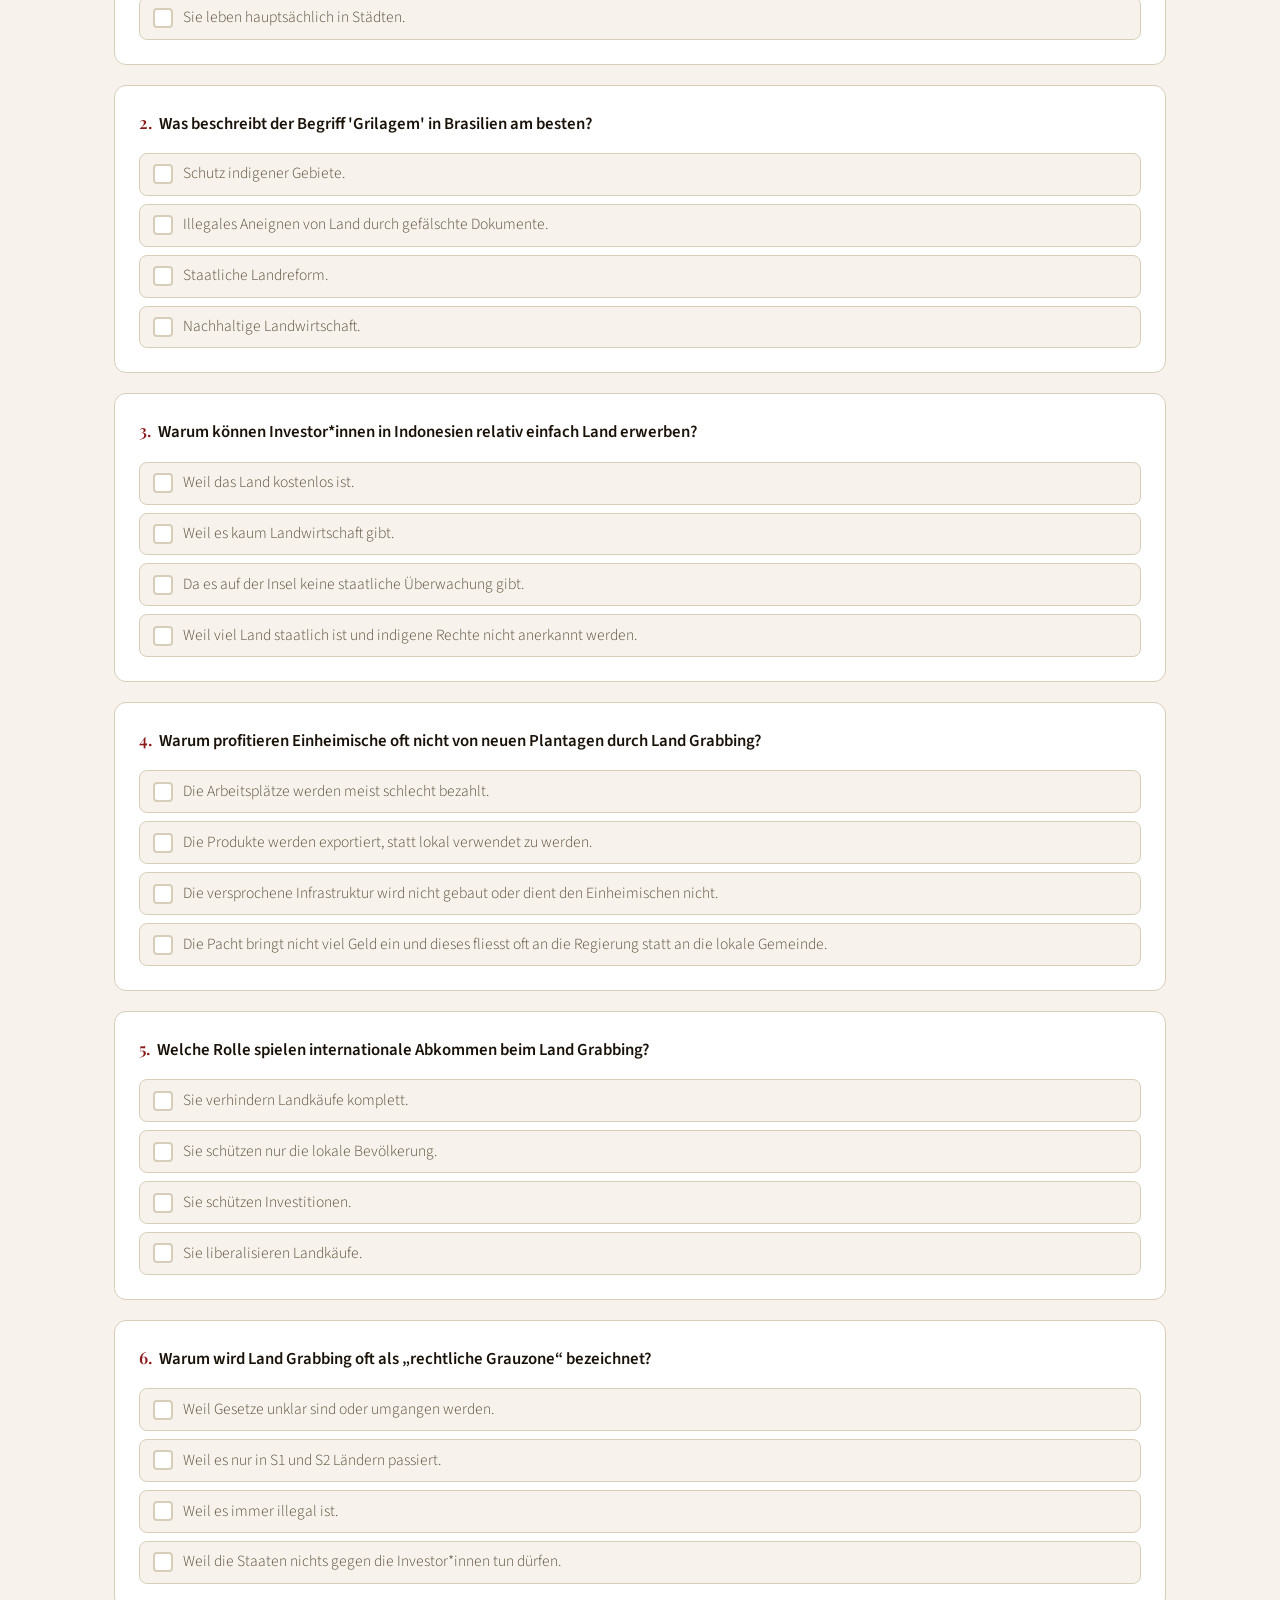
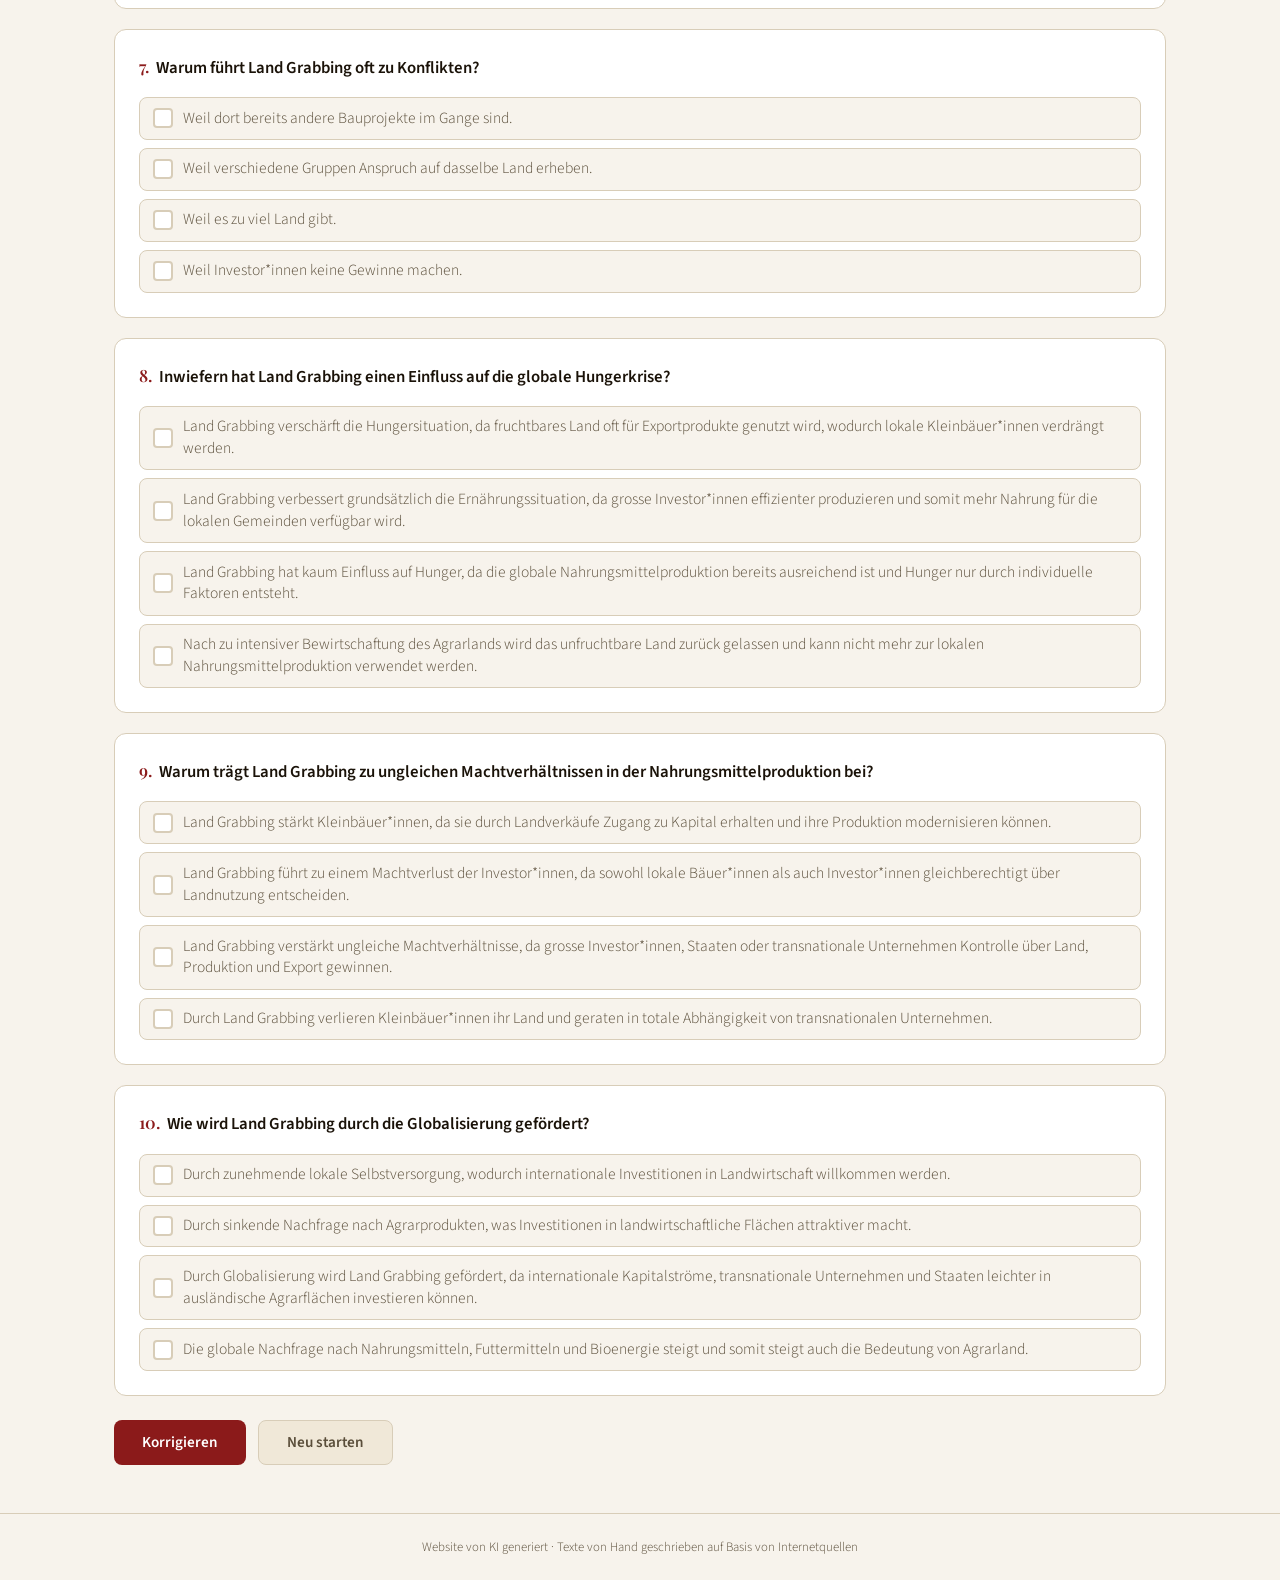
==== commit fd216e36: "TEst" ====
--- a/index.html
+++ b/index.html
@@ -61,6 +61,9 @@
           <span class="legend-dot"></span> Fallbeispiel — klicken zum Öffnen
         </div>
       </div>
+      <p>
+        Quelle:
+      </p>
     </section>
 
     <section class="sources">
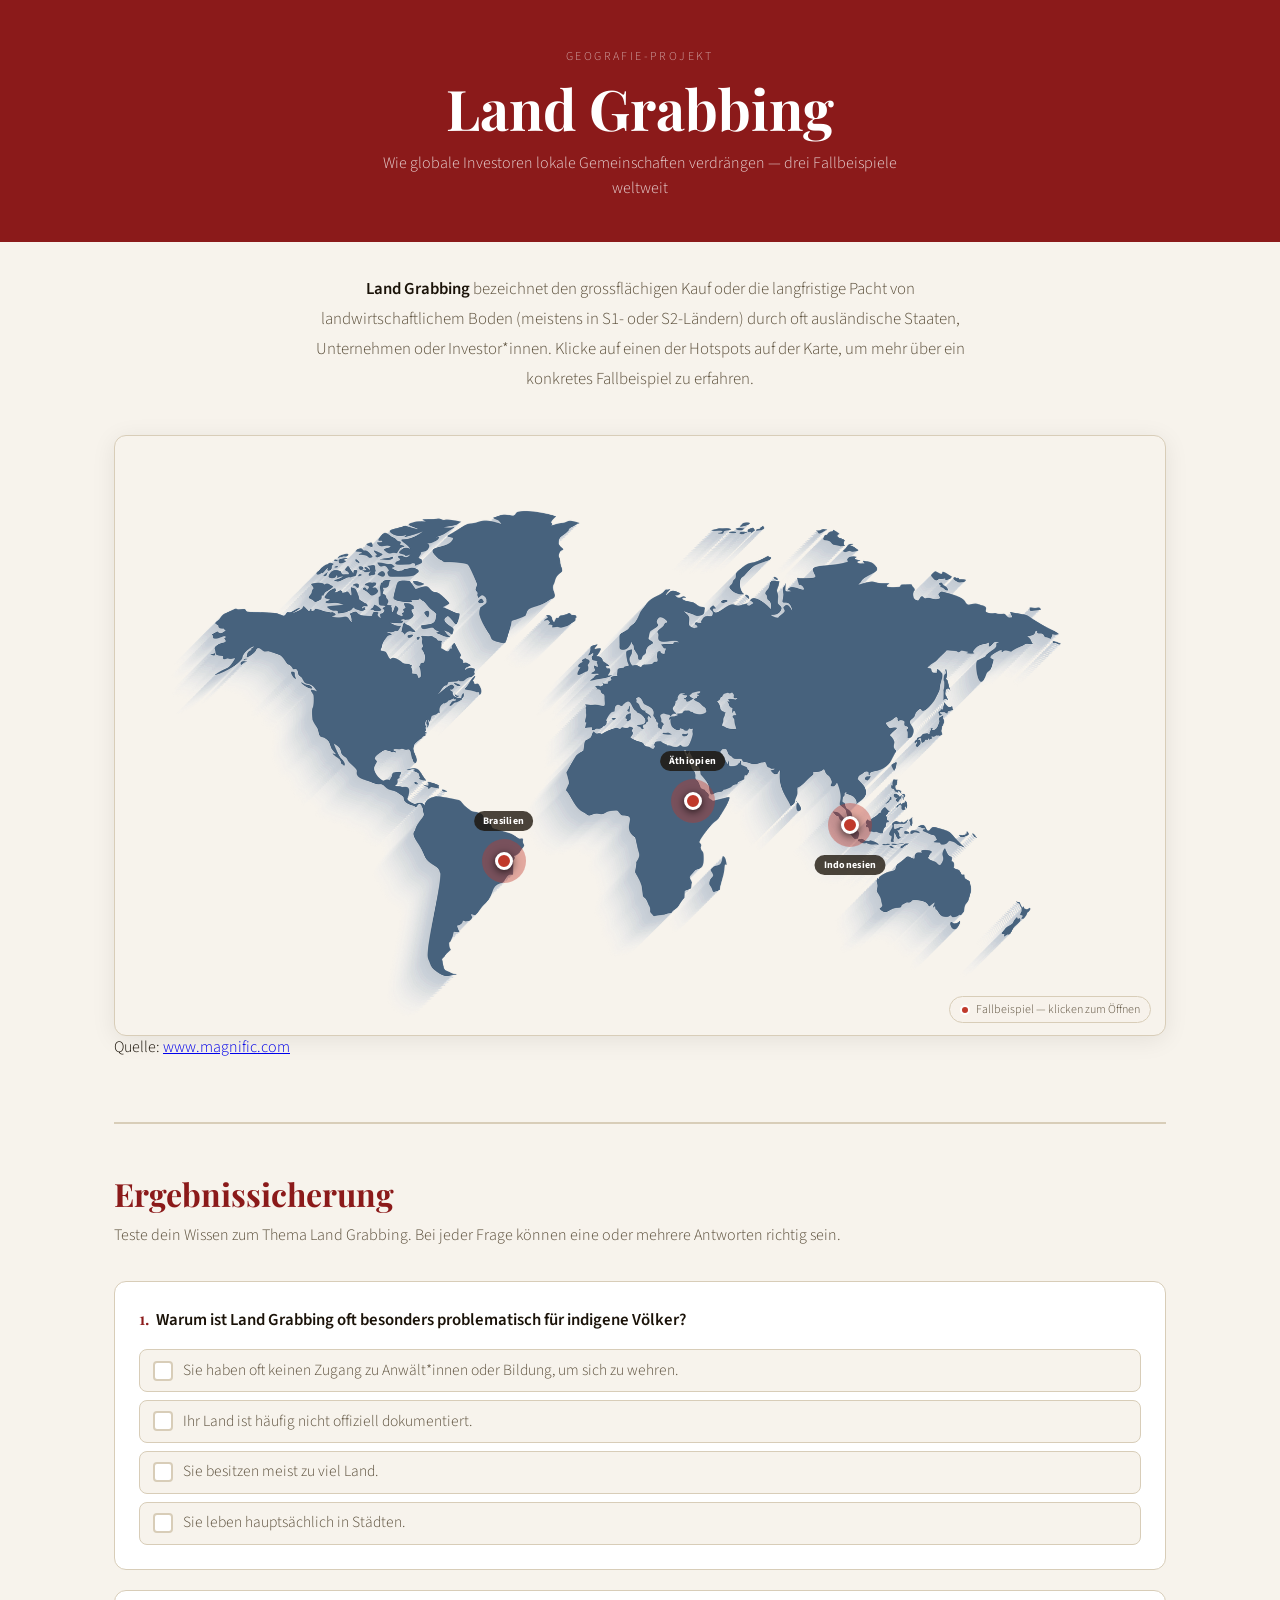
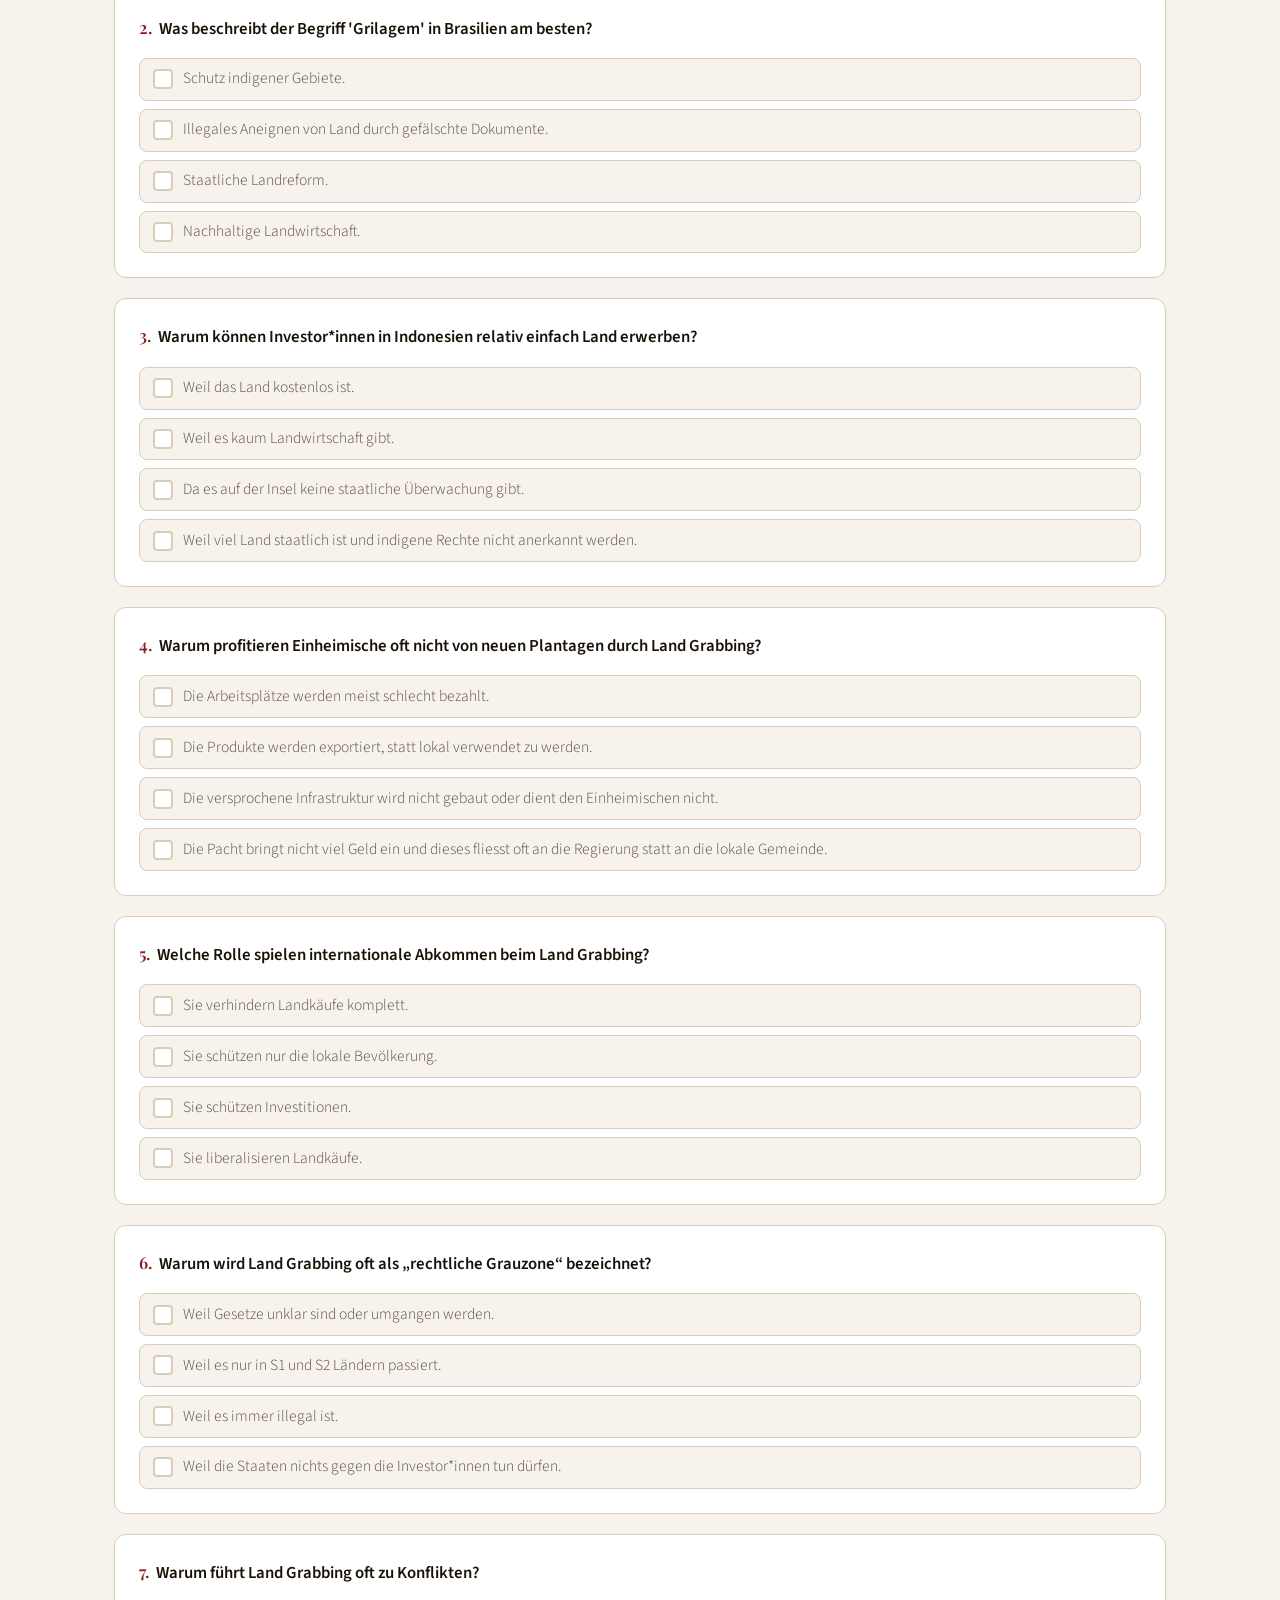
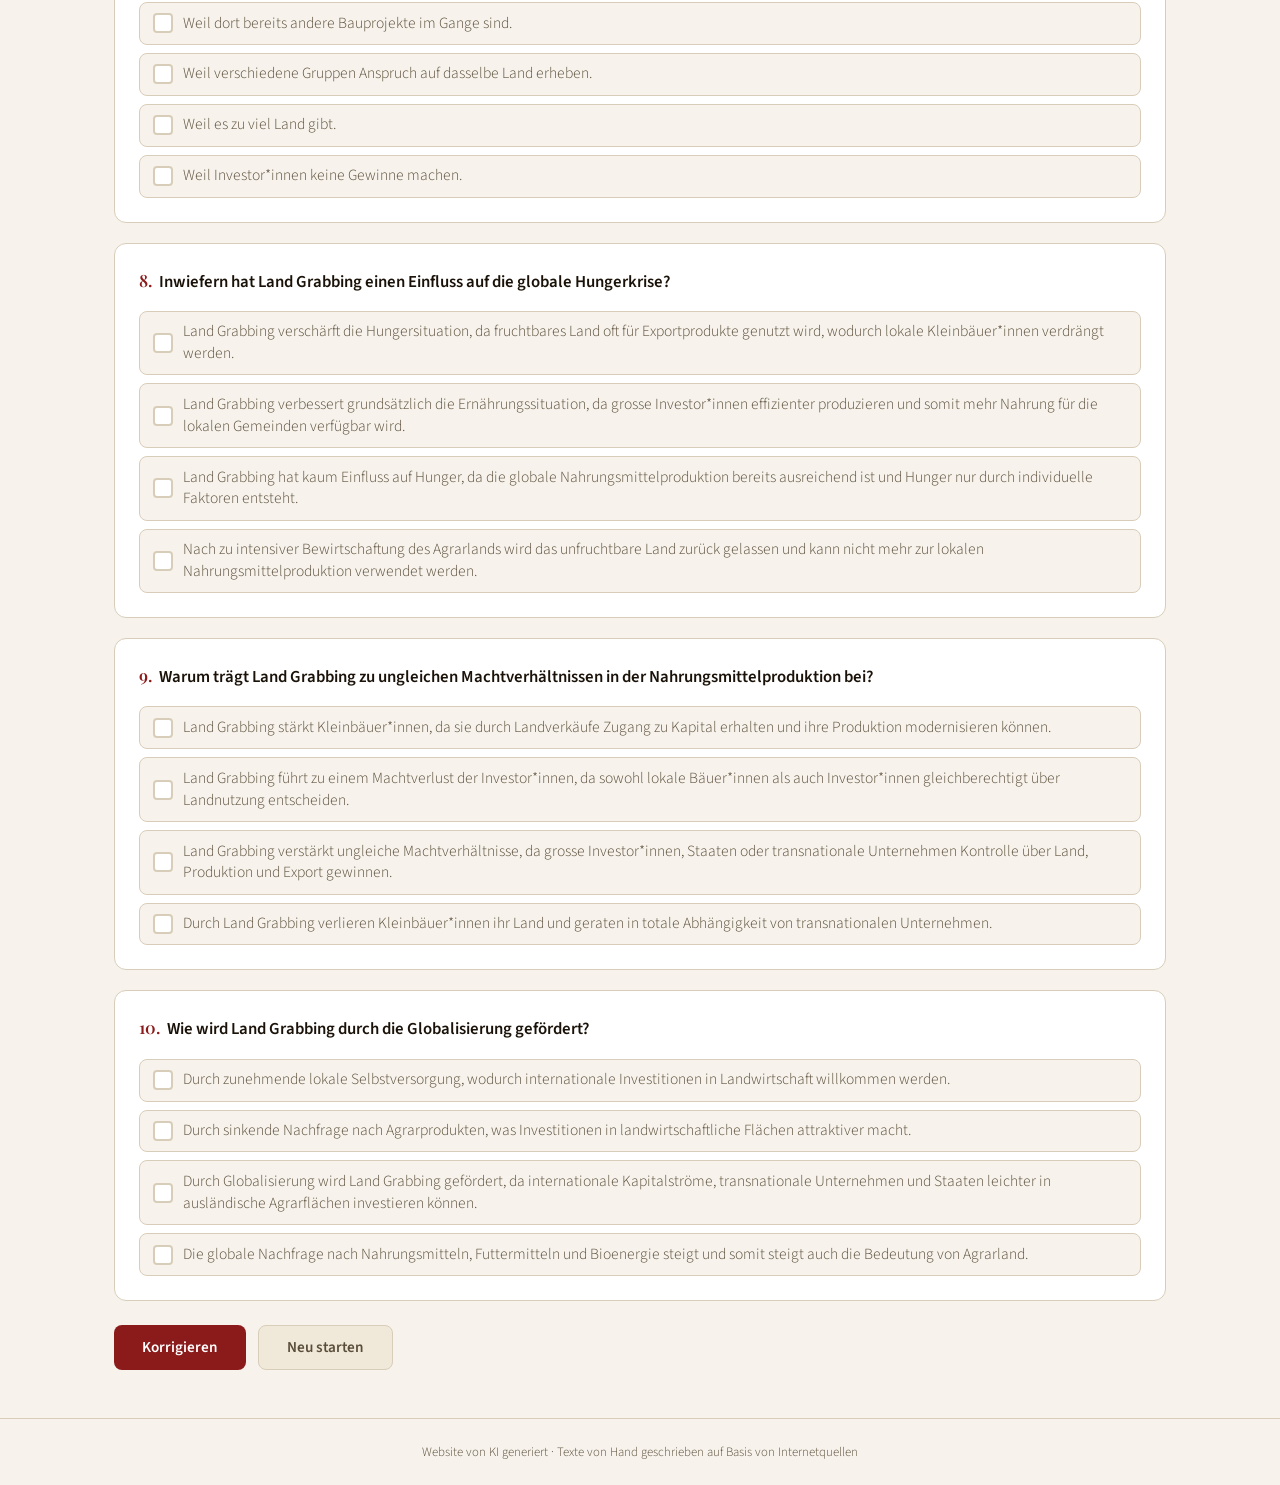
==== commit fd9cf302: "Update index.html" ====
--- a/index.html
+++ b/index.html
@@ -61,12 +61,7 @@
           <span class="legend-dot"></span> Fallbeispiel — klicken zum Öffnen
         </div>
       </div>
-      <p>
-        Quelle:
-      </p>
-    </section>
-
-    <section class="sources">
+      
       <p>
         Quelle: <a href="https://www.magnific.com/free-vector/minimal-world-map-isolated-white-background-with-shadow_37148820.htm#fromView=keyword&page=1&position=10&uuid=d52aa27e-b6e5-4d79-8131-a5980fda5a75&query=World+map" target="_blank">www.magnific.com</a>
       </p>
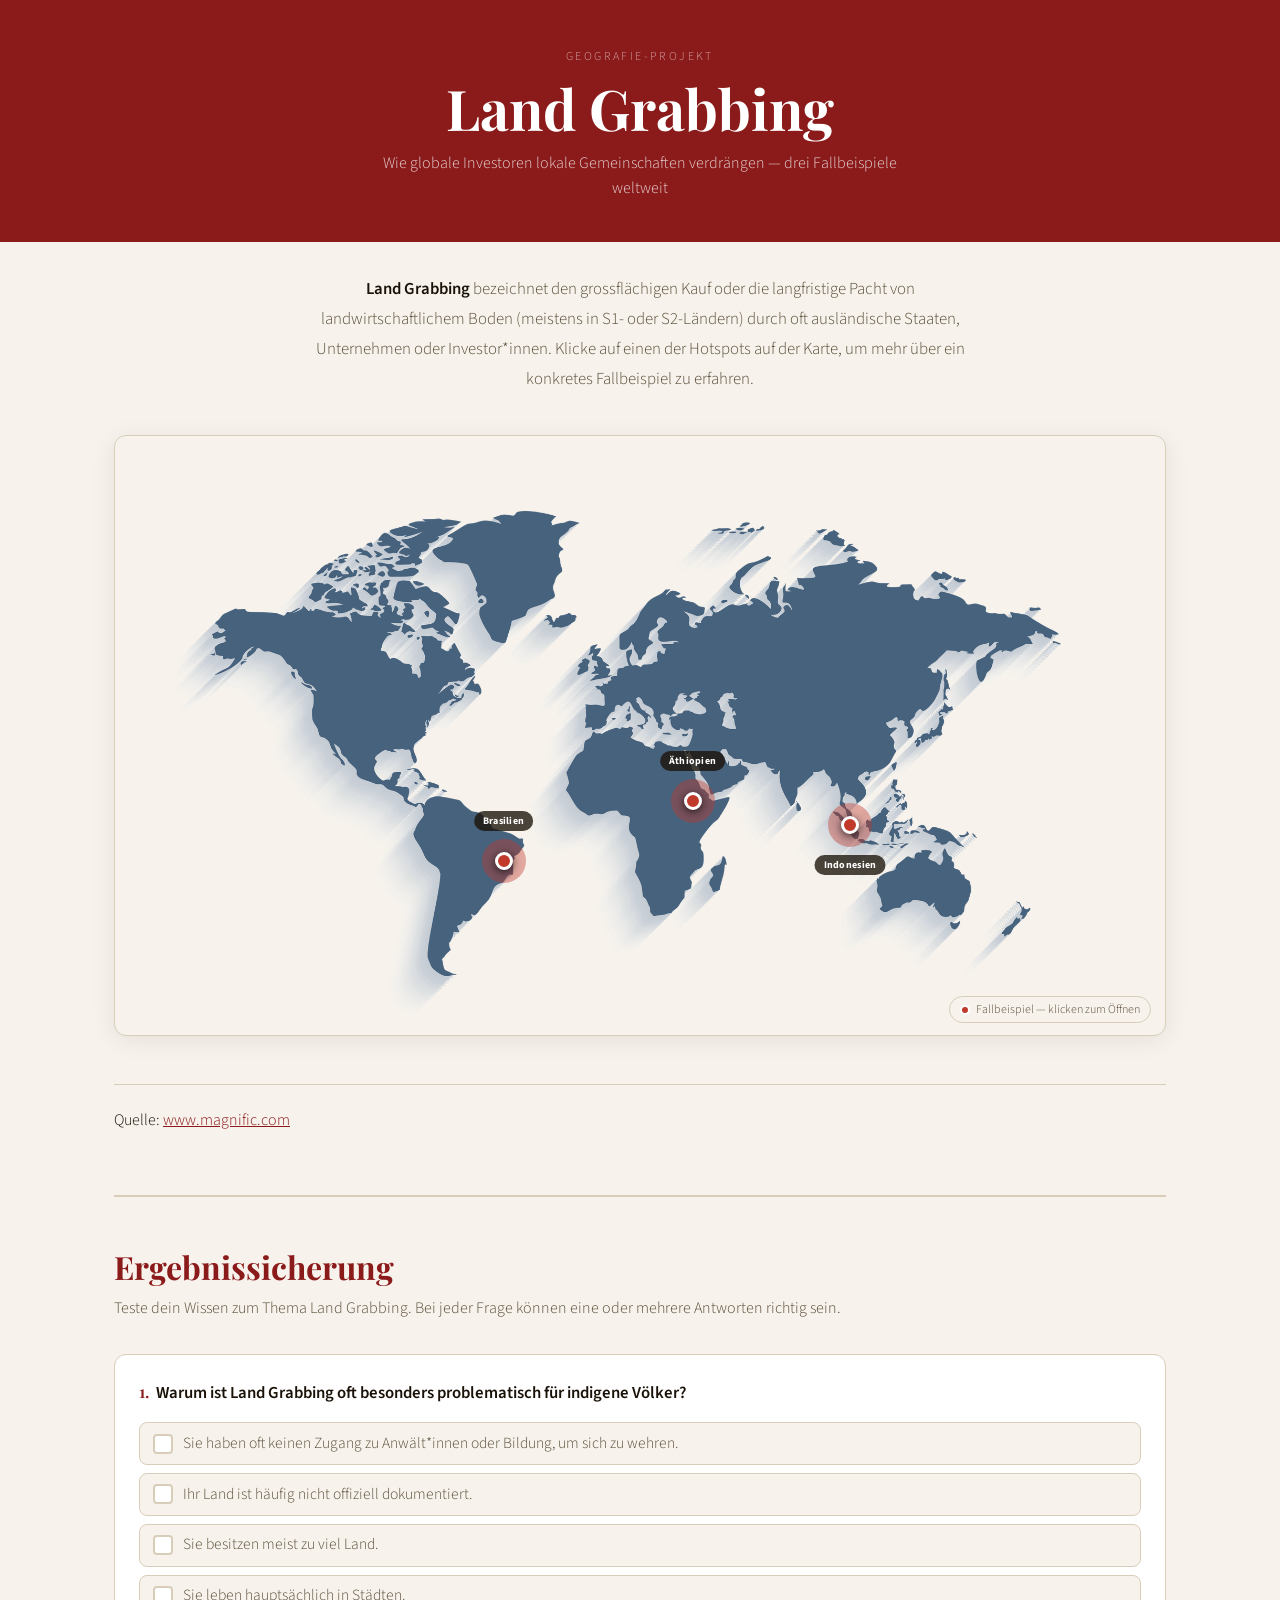
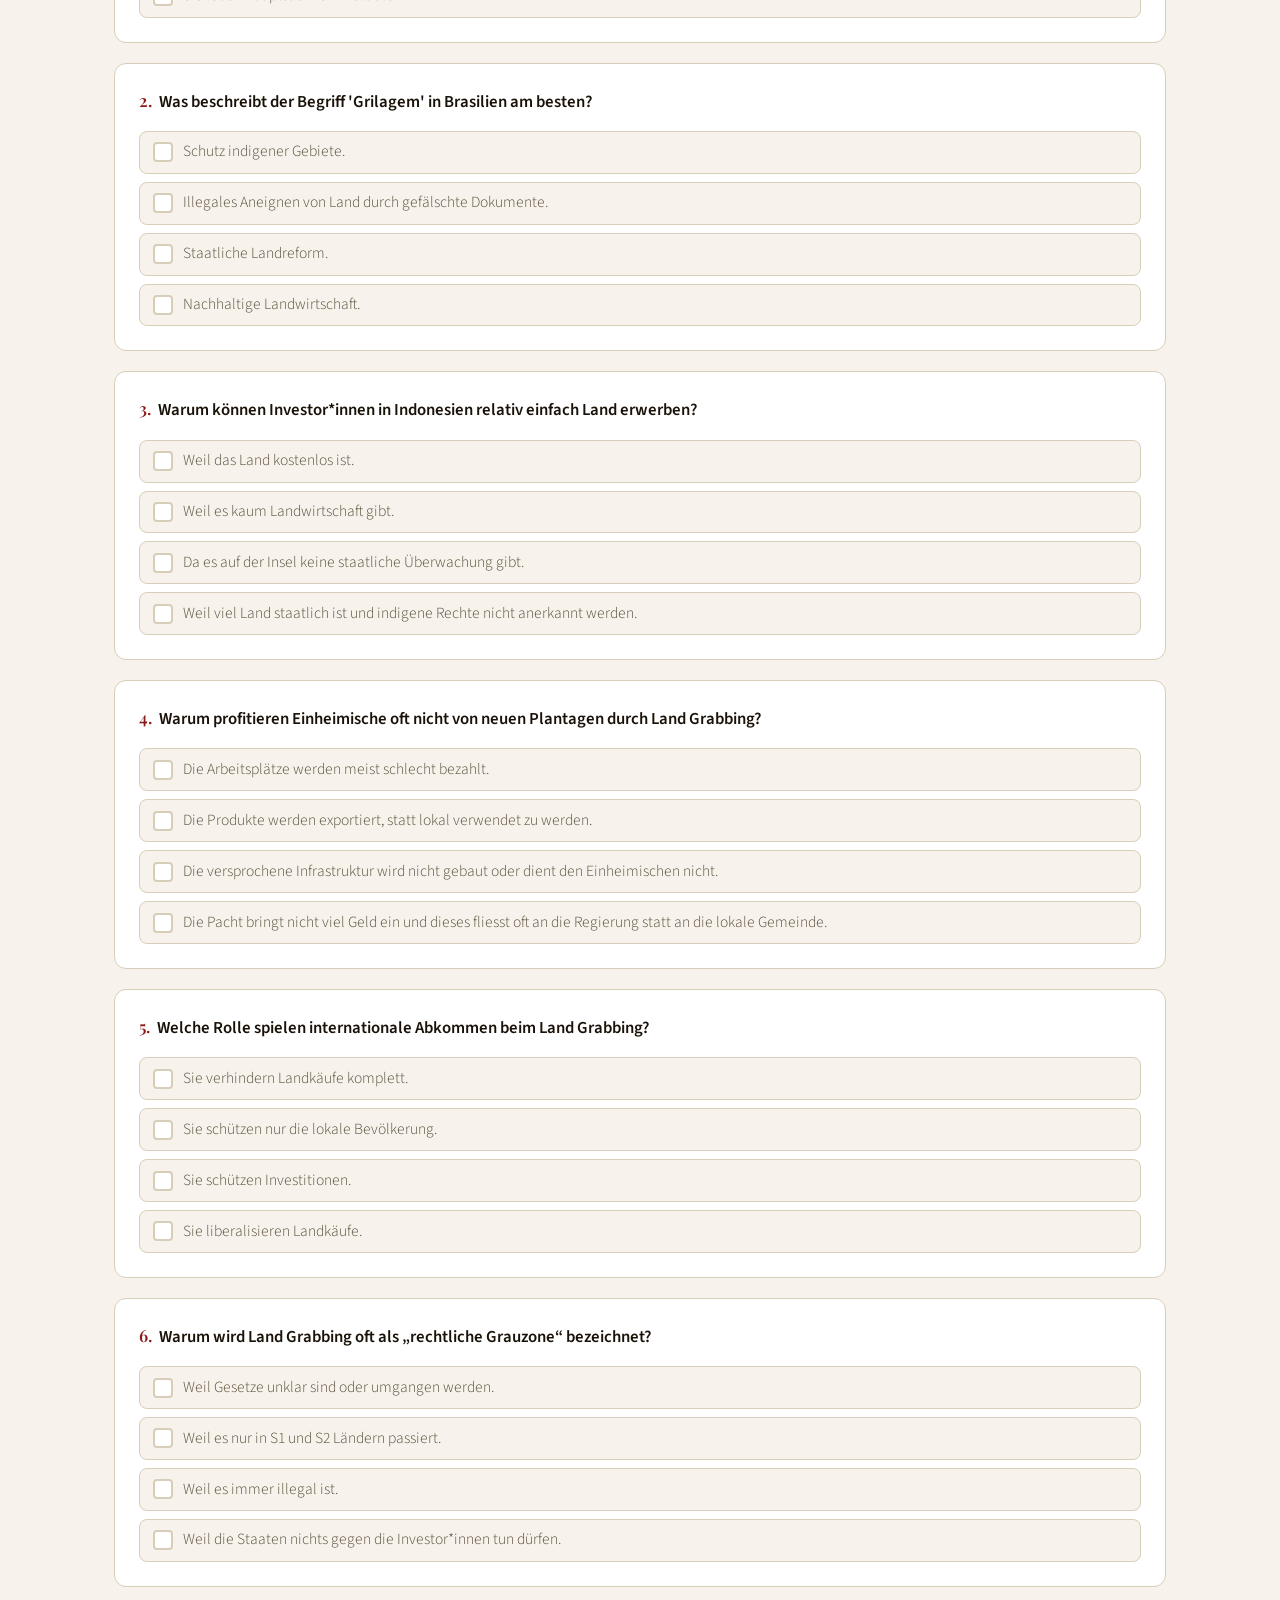
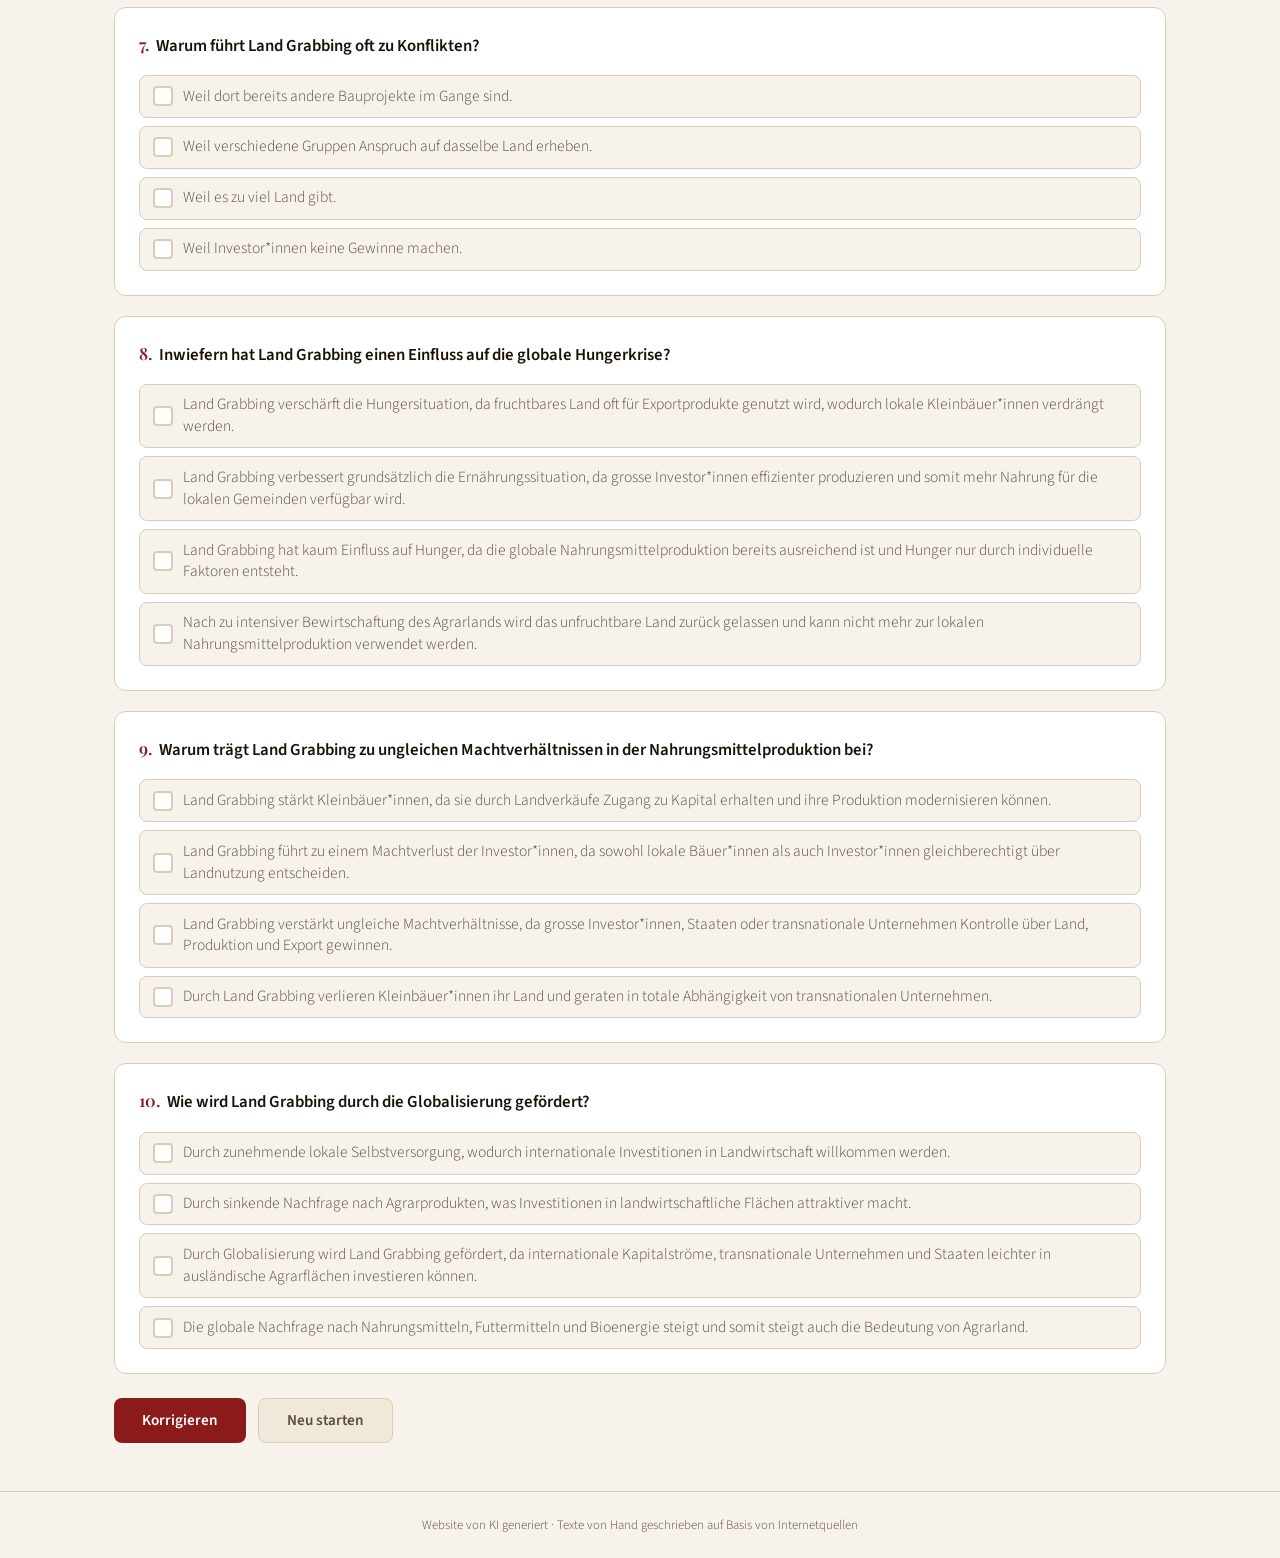
==== commit f3838b91: "Update index.html" ====
--- a/index.html
+++ b/index.html
@@ -61,8 +61,7 @@
           <span class="legend-dot"></span> Fallbeispiel — klicken zum Öffnen
         </div>
       </div>
-      
-      <p>
+      <p class="sources">
         Quelle: <a href="https://www.magnific.com/free-vector/minimal-world-map-isolated-white-background-with-shadow_37148820.htm#fromView=keyword&page=1&position=10&uuid=d52aa27e-b6e5-4d79-8131-a5980fda5a75&query=World+map" target="_blank">www.magnific.com</a>
       </p>
     </section>
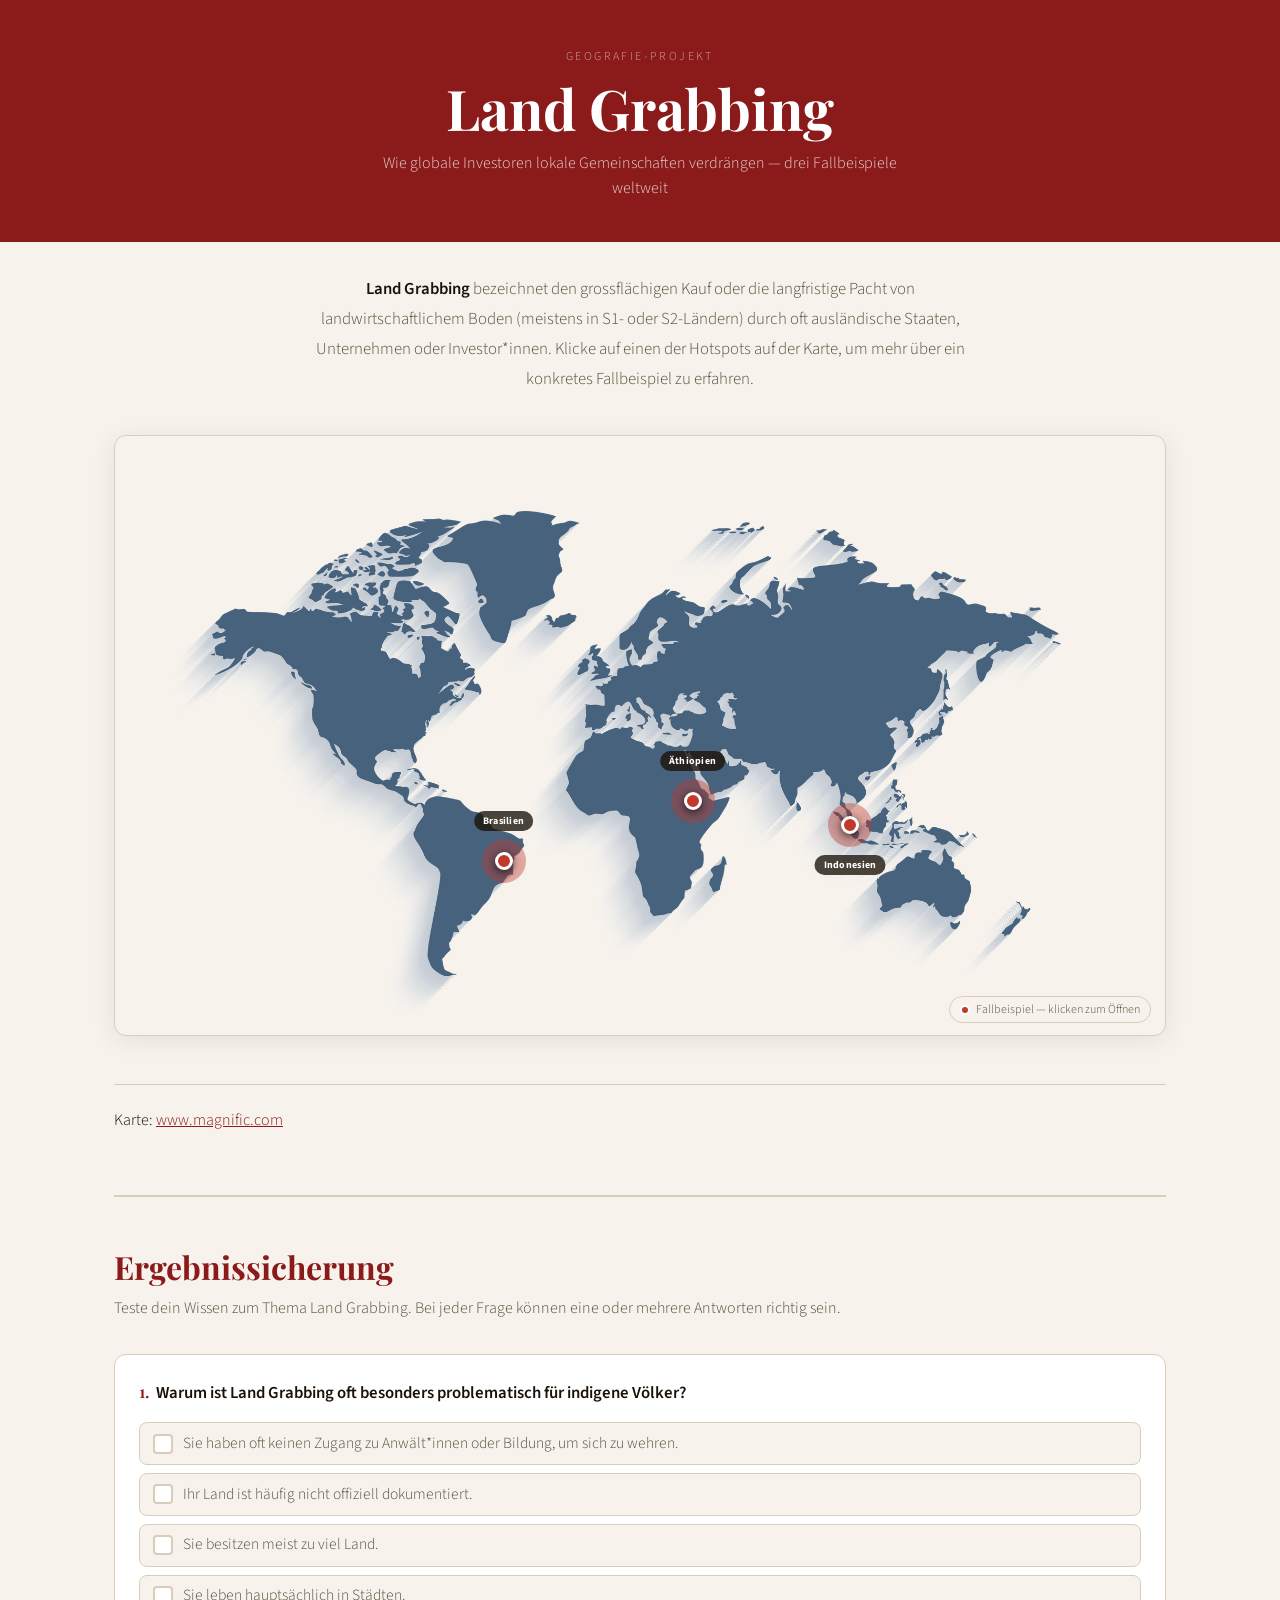
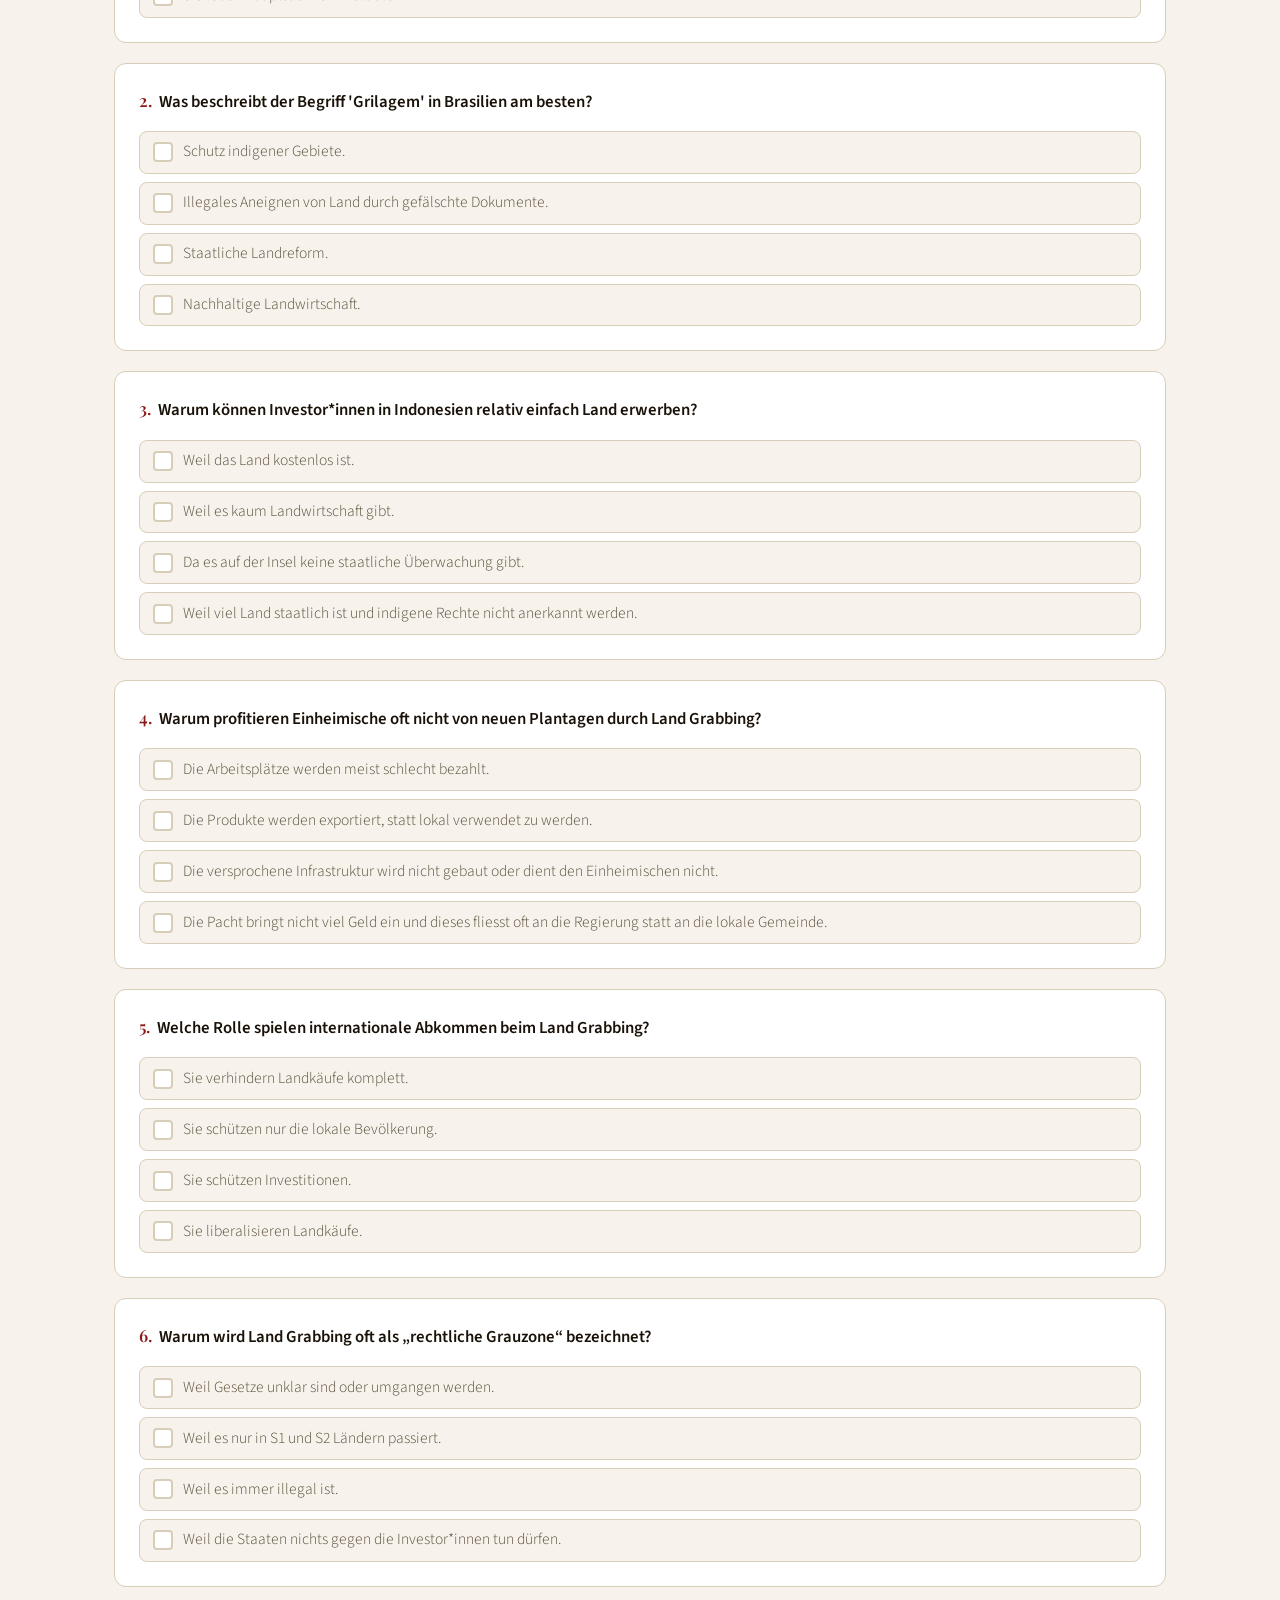
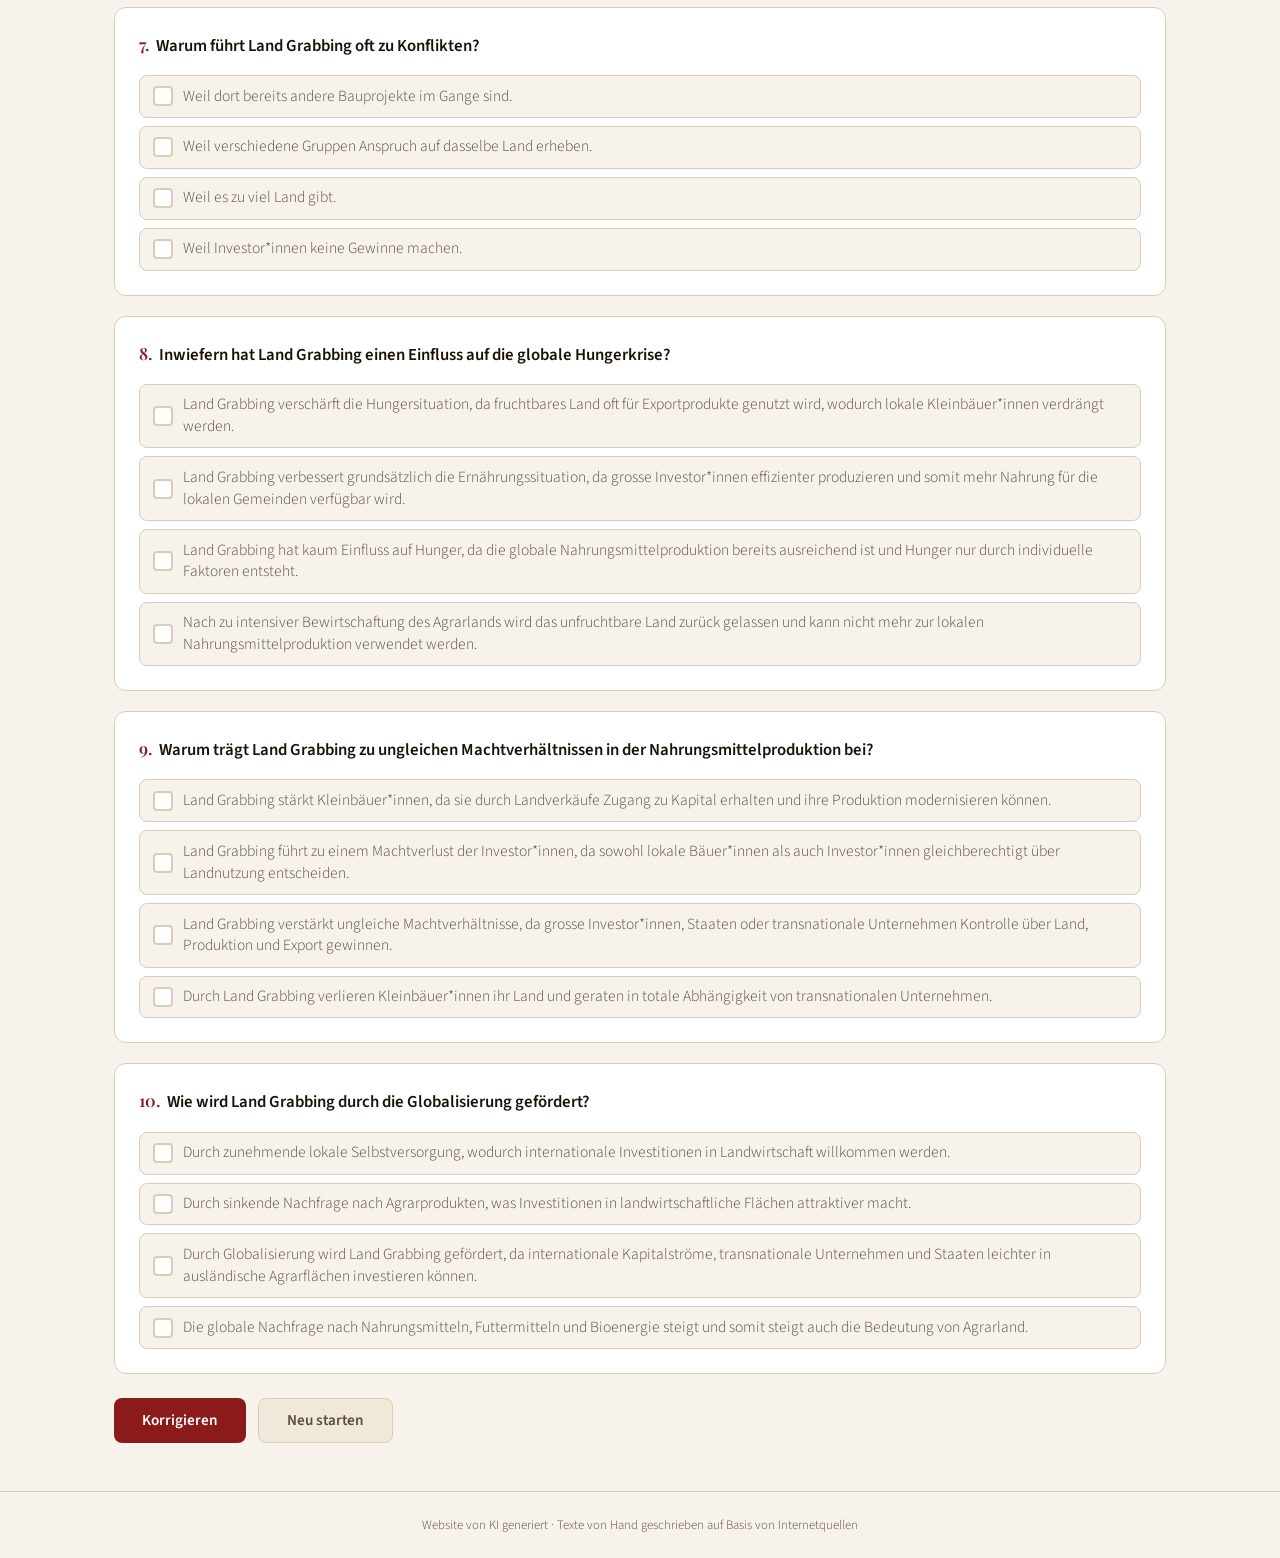
==== commit eabed382: "Update index.html" ====
--- a/index.html
+++ b/index.html
@@ -62,7 +62,7 @@
         </div>
       </div>
       <p class="sources">
-        Quelle: <a href="https://www.magnific.com/free-vector/minimal-world-map-isolated-white-background-with-shadow_37148820.htm#fromView=keyword&page=1&position=10&uuid=d52aa27e-b6e5-4d79-8131-a5980fda5a75&query=World+map" target="_blank">www.magnific.com</a>
+        Karte: <a href="https://www.magnific.com/free-vector/minimal-world-map-isolated-white-background-with-shadow_37148820.htm#fromView=keyword&page=1&position=10&uuid=d52aa27e-b6e5-4d79-8131-a5980fda5a75&query=World+map" target="_blank">www.magnific.com</a>
       </p>
     </section>
     
